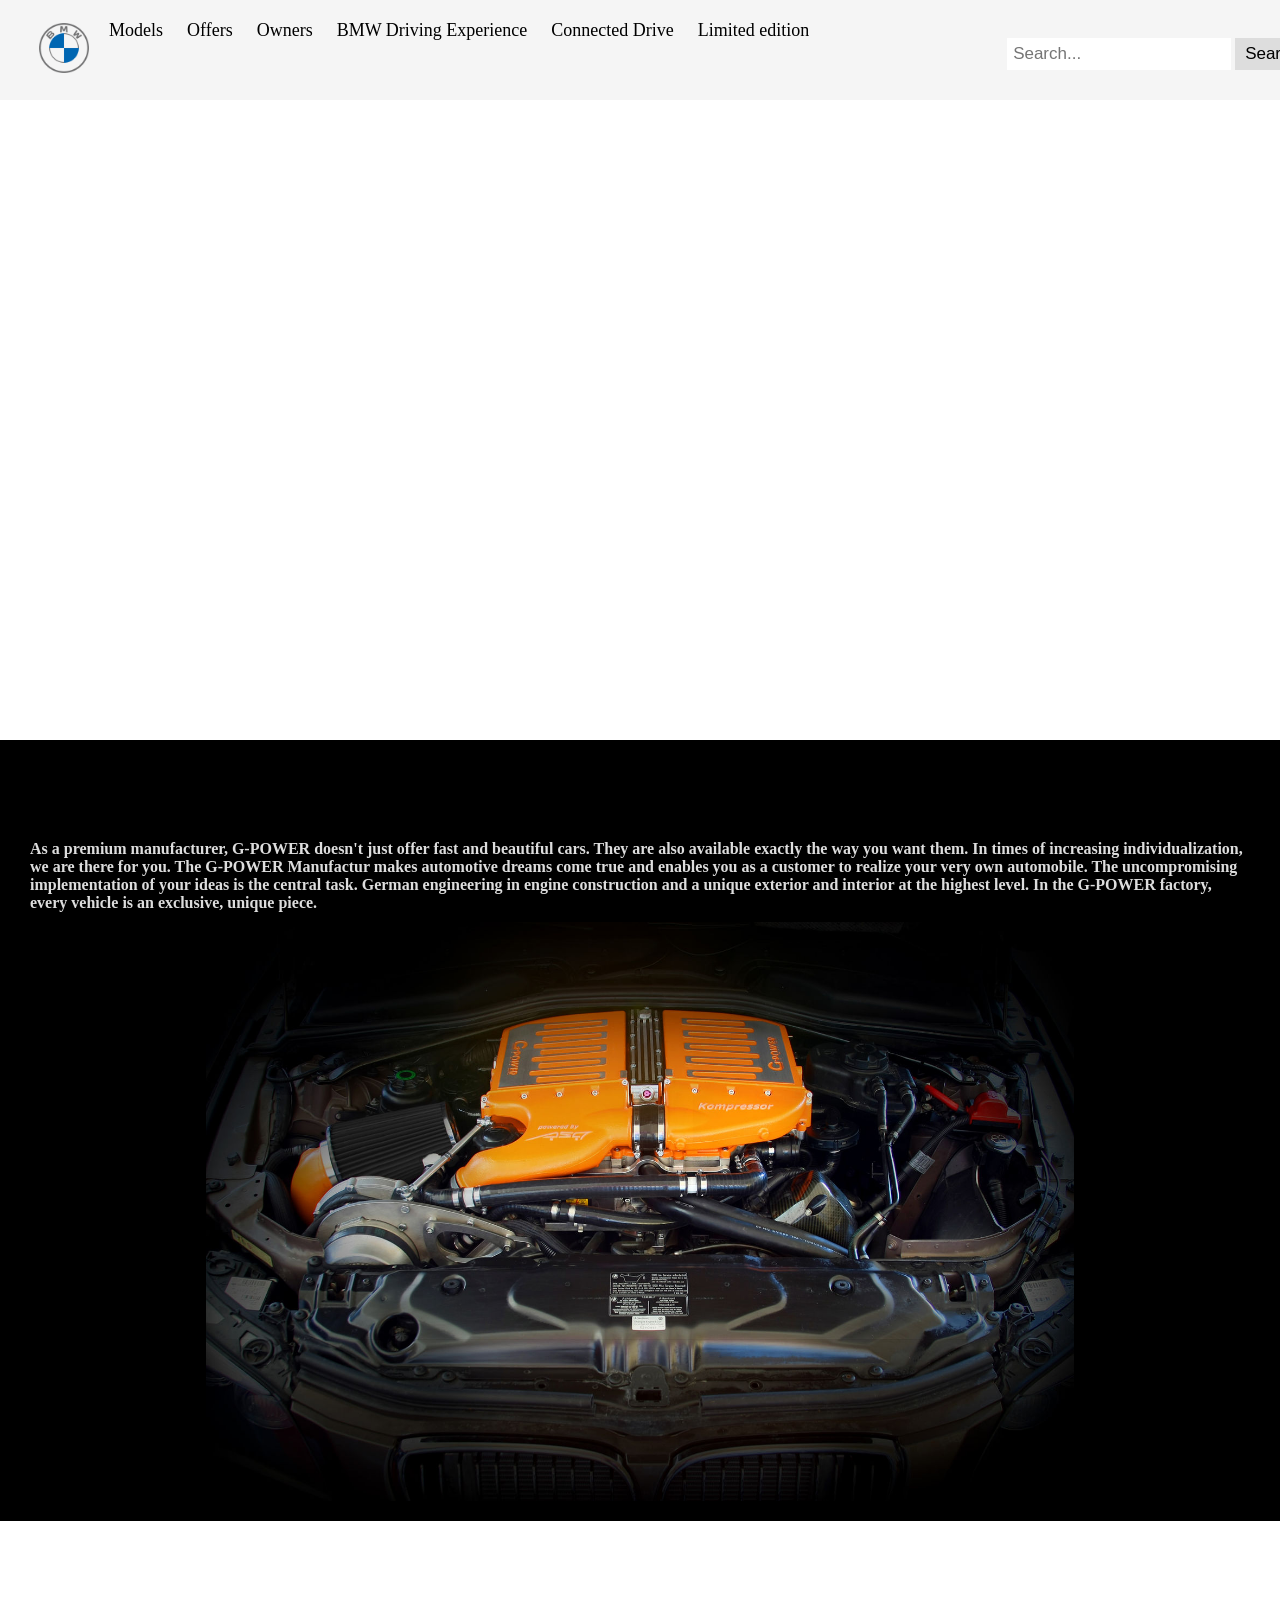
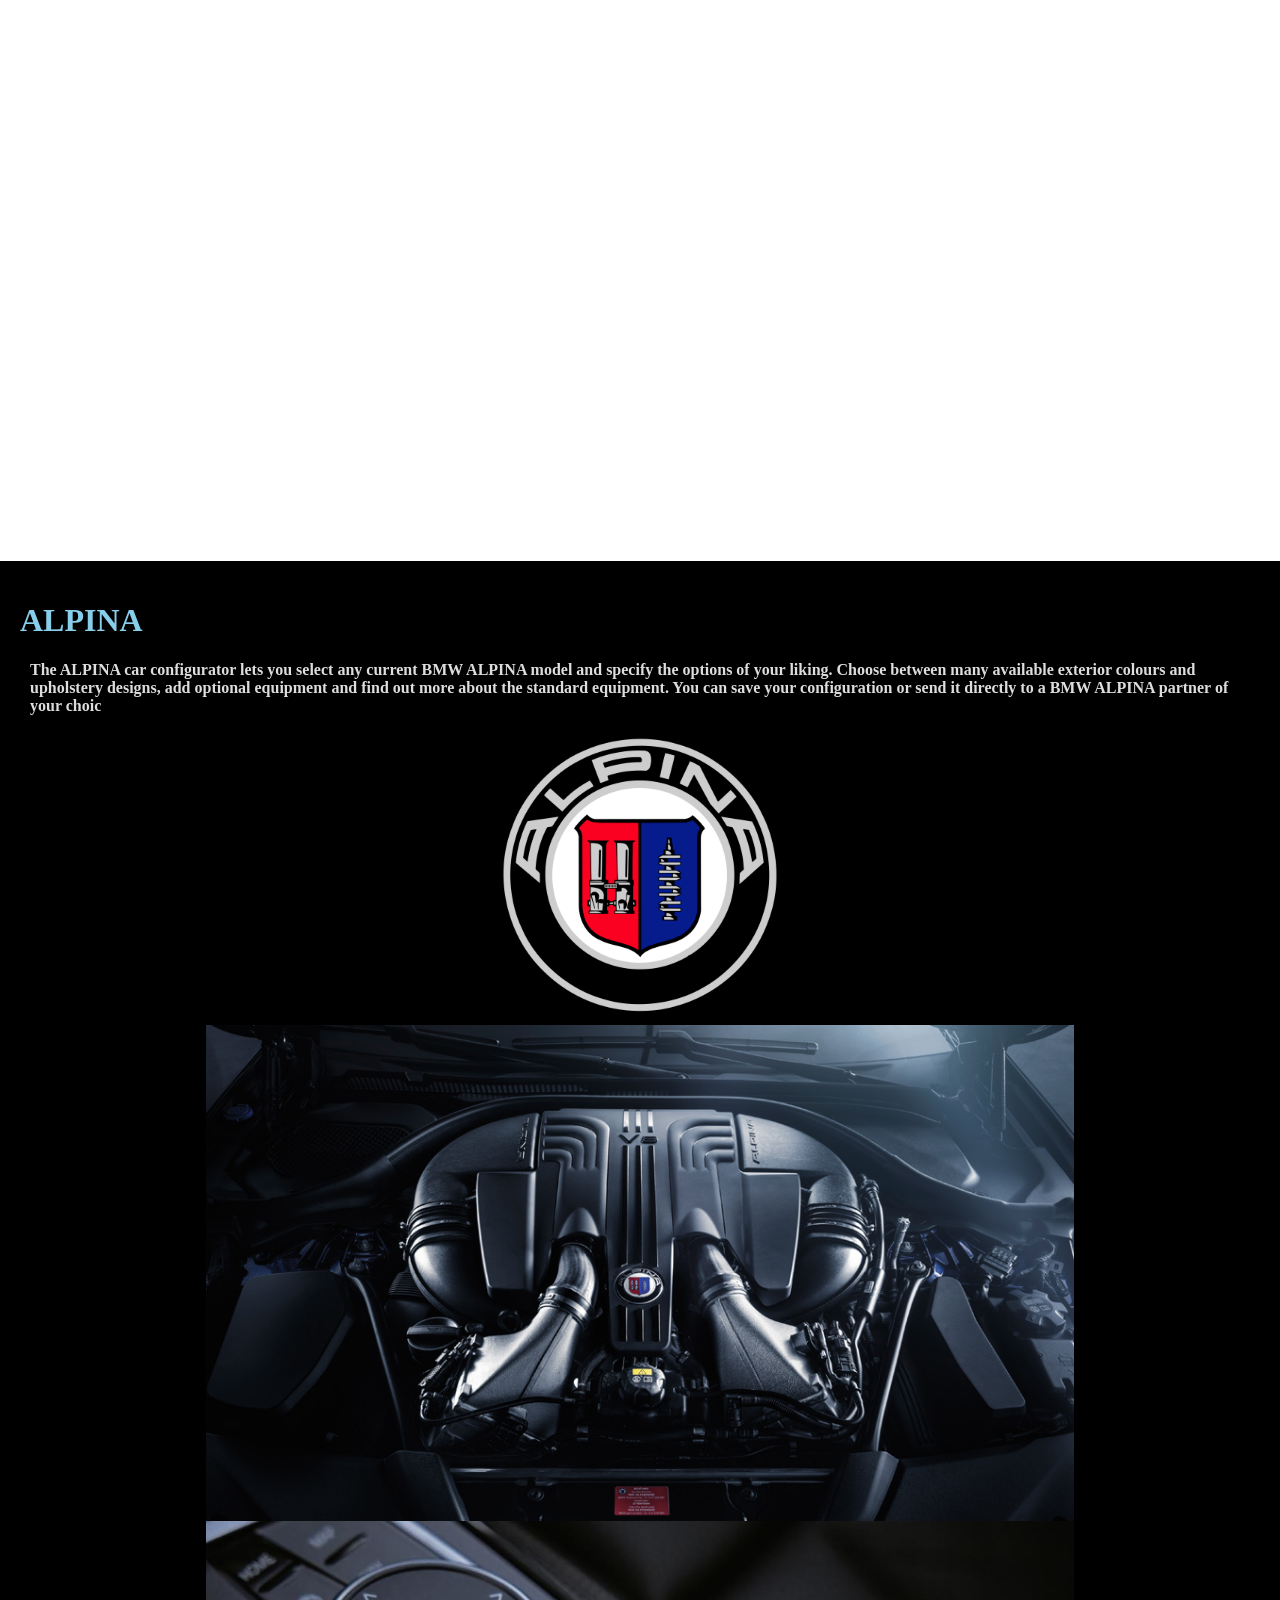
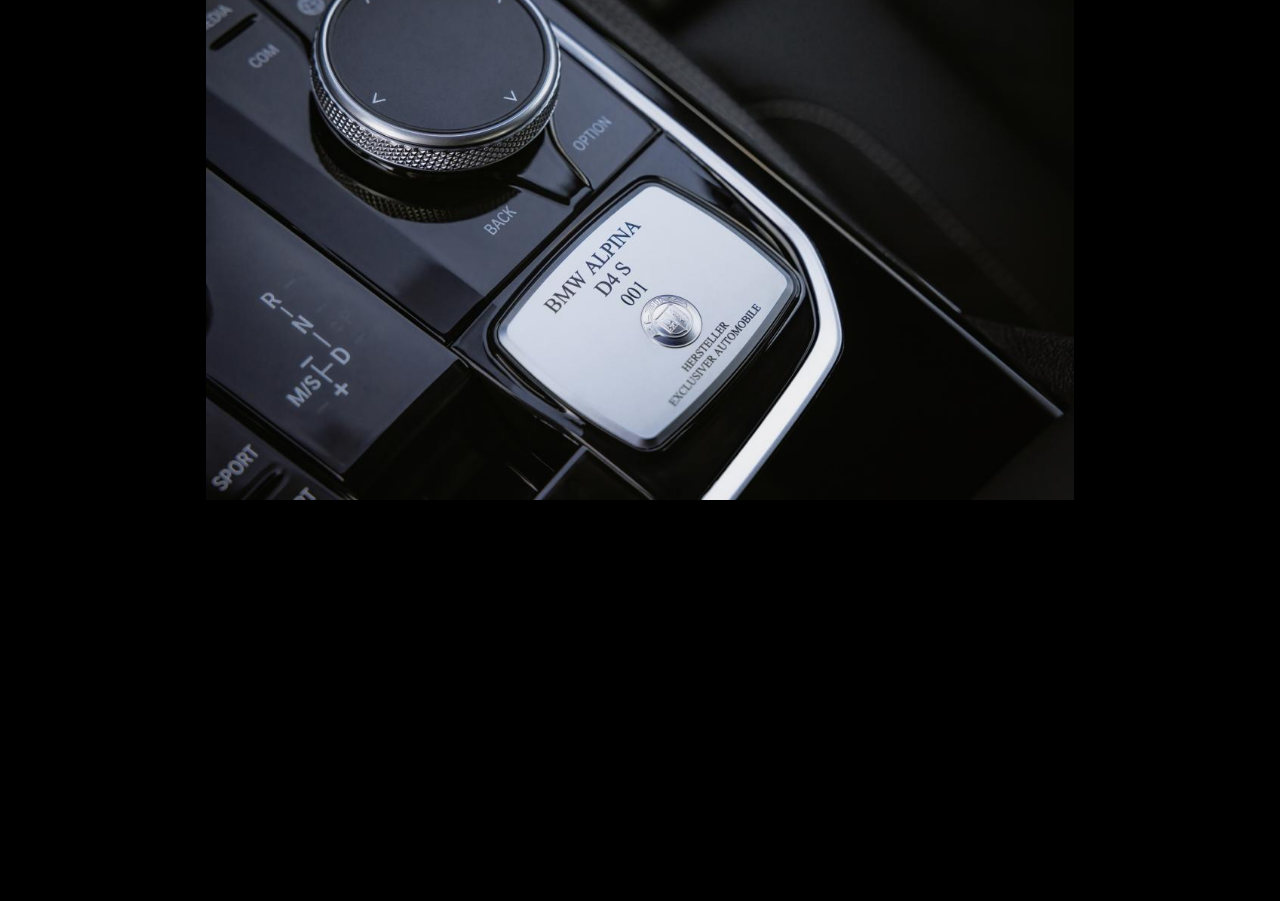
==== public/index.html @ e702df91 "main" ====
<!DOCTYPE html>
<html>
<head>
    <meta charset='utf-8'>
    <meta http-equiv='X-UA-Compatible' content='IE=edge'>
    <title>Page Title</title>
    <meta name='viewport' content='width=device-width, initial-scale=1'>
    <style>
        body {
            margin: 0;
            padding: 0;
            overflow: auto; /* Prevents scrollbars due to video size */
        }

        /* Video container */
        #video-container {
            position: fixed;
            top: 0;
            left: 0;
            width: 100%;
            height: 100%;
            overflow: hidden;
            z-index: -1; /* Ensure the video is behind other content */
        }

        /* Styling for video element */
        video {
            min-width: 100%;
            min-height: 100%;
            width: auto;
            height: auto;
            position: absolute;
            top: 50%;
            left: 50%;
            transform: translate(-50%, -50%);
            z-index: -1; /* Ensure the video is behind other content */
        }

        /* Navbar styling */
        .navbar {
            text-decoration: none;
            background-color: whitesmoke;
            height: 100px;
            width: 100%;
            display:flex;
            align-items: center;
            padding: 0 29px;
            z-index: 1; /* Ensure the navbar is in front of the video */
        }

        .navbar a {
            color: black;
            text-decoration: none;
            padding: 10px;
            font-size: 18px;
        }

        .navbar a:hover {
            background-color: black;
            
            opacity: 0.7;
        }

        .navbar a img {
            width: 50px;
        }
        .navbar:hover {
            background-color: black;
            opacity: 0.7;
            color: white;
        }
        .navbar:hover a {
            color: white;
        }
        .navbar a {
            color: black;
            text-decoration: none;
            padding: 10px;
            font-size: 18px;
            transition: all 0.3s ease; /* Smooth transition for underline */
            position: relative; /* Required for absolute positioning of the underline */
        }

        .navbar a:hover {
            color: white;
        }

        .navbar a:hover::after {
            content: '';
            position: absolute;
            left: 0;
            bottom: -3px; /* Adjust as needed to position the underline */
            width: 100%;
            height: 3px; /* Adjust as needed to change the thickness of the underline */
            background-color: rgb(57, 174, 220); /* Change to your desired color */
            z-index: 2; /* Ensure the underline is above the navbar background */
        }

        .first-box{
            background-color: antiquewhite;
            margin-left: auto;
            width: 50%;
        }
        .second-box{
            background-color: azure;
            margin-right: auto;
            width: 50%;

        }
         .search-container {
            float: right;
            position: relative;
            top: -11px;
            margin-left: 290px;
            
        }

        .search-container input[type=text] {
            padding: 6px;
            margin-top: 8px;
            font-size: 17px;
            border: none;
        }

        .search-container button {
            padding: 6px 10px;
            margin-top: 8px;
            background: #ddd;
            font-size: 17px;
            border: none;
            cursor: pointer;
        }
        .image-container {
        float: right;
        padding: 20px;
        margin-top: 50%; /* Align to bottom of the video */
        background-color: black;
        width: auto;
        height: auto;
        display: flex;
        flex-direction: column;
        align-items: center;
    }
    
    /* Individual image styling */
    .image-container img {
        float: left;
        width: 70%; /* Adjust as needed */
        height: auto;
        flex-wrap: wrap;

    }

/* Paragraph styling */
.image-container p {
    width: 50%; /* Adjust as needed */
    margin-left: 20px; /* Add spacing between image and paragraph */
}
        
    </style>
</head>
<body>

  <!-- Video Background -->
<div id="video-container">
    <video id="video" src="bmw.mp4" autoplay muted loop style="opacity: 0.8;">
        <source src="bmw.mp4" type="video/mp4">
        <source src="bmw.ogg" type="video/ogg">
        Your browser does not support the video tag.
    </video>
    <!-- BMW Opening Sentence -->
    <h1 style="color: white; position: absolute; top: 40%; left: 50%; transform: translateX(-50%); text-align: center; z-index: 1; font-family: 'Times New Roman', Times, serif;font-size: 50px;">
        Experience the Ultimate Driving Machine
    </h1>
</div>


    <!-- Navbar -->
    <div class="navbar">
        <!-- BMW Logo -->
        <a href="#"><img src="logo.png" alt="BMW Logo" ></a>
        <div class="menu">
        <!-- Navigation Links -->
        <a href="models.html">Models</a>
        <!-- <a href="Home.html">View Stock</a> -->
        <a href="Home.html">Offers</a>
        <a href="Home.html">Owners</a>
        <a href="Home.html">BMW Driving Experience</a>
        <a href="Home.html">Connected Drive</a>
        <!-- <a href="Home.html">More Tools</a> -->
        <a href="Limited_edition.html">Limited edition</a>
        <div class="search-container">
            <form action="/search" method="GET">
                <input type="text" placeholder="Search..." name="search">
                <button type="submit">Search</button>
            </form>
        </div>
    </div>
    </div>
    <div class="image-container"  style="justify-content: space-around;">
        <div>
            <h1><span>G-Power</span></h1>
            <h4 style="flex-direction: row;color: #ddd;margin: 10px;">As a premium manufacturer,<span> G-POWER</span> doesn't just offer fast and beautiful cars. They are also available exactly the way you want them. In times of increasing individualization, we are there for you. The <span> G-POWER</span> Manufactur makes automotive dreams come true and enables you as a customer to realize your very own automobile. The uncompromising implementation of your ideas is the central task. German engineering in engine construction and a unique exterior and interior at the highest level. In the <span>G-POWER</span> factory, every vehicle is an exclusive, unique piece.</h4>
        </div>

        
        <img src="steering-gpower.jpg" alt="">
        <img src="engine-G-Power-4.jpg" alt="">
    
    </div>
    <div class="image-container"  style="justify-content: space-around;">
        <div>
            <h1 style="color: skyblue;">ALPINA</h1>
            <h4 style="flex-direction: row;color: #ddd;margin: 10px;">The ALPINA car configurator lets you select any current BMW ALPINA model and specify the options of your liking. Choose between many available exterior colours and upholstery designs, add optional equipment and find out more about the standard equipment. You can save your configuration or send it directly to a BMW ALPINA partner of your choic</h4>
        </div>

        <img src="Alpina_logo.svg.png" alt="" style="width: 300px;">
        <img src="engine1-ALPINA.jpeg" alt="">
        <img src="gear-alpiina.jpg" alt="">


        <div class="footer">
            <div class="contact-info" >
                <h3>Contact Us</h3>
                <p style="text-align: center;">Email: bmw@gmail.com</p>
                <p>Phone: +1234567890</p>
                <p>Address: 123 Main Street, City, Country</p>
            </div>
            <div class="limited-edition">
                <h3>About Limited Edition Alpina and G-Power BMW</h3>
                <p>The limited edition Alpina and G-Power BMW models represent the pinnacle of performance, luxury, and exclusivity. Crafted with precision engineering and bespoke design, these models offer a unique driving experience that combines exhilarating performance with unparalleled comfort.</p>
                <p>Each limited edition model is meticulously crafted to embody the heritage and innovation of the BMW brand, pushing the boundaries of automotive excellence. With limited production runs, these models are coveted by enthusiasts and collectors alike, making them a true symbol of automotive excellence.</p>
            </div>
        </div>
    
    </div>
<script>
    document.addEventListener("DOMContentLoaded", function() {
  const video = document.getElementById("video");
  video.play();
});
</script>
</body>
</html>
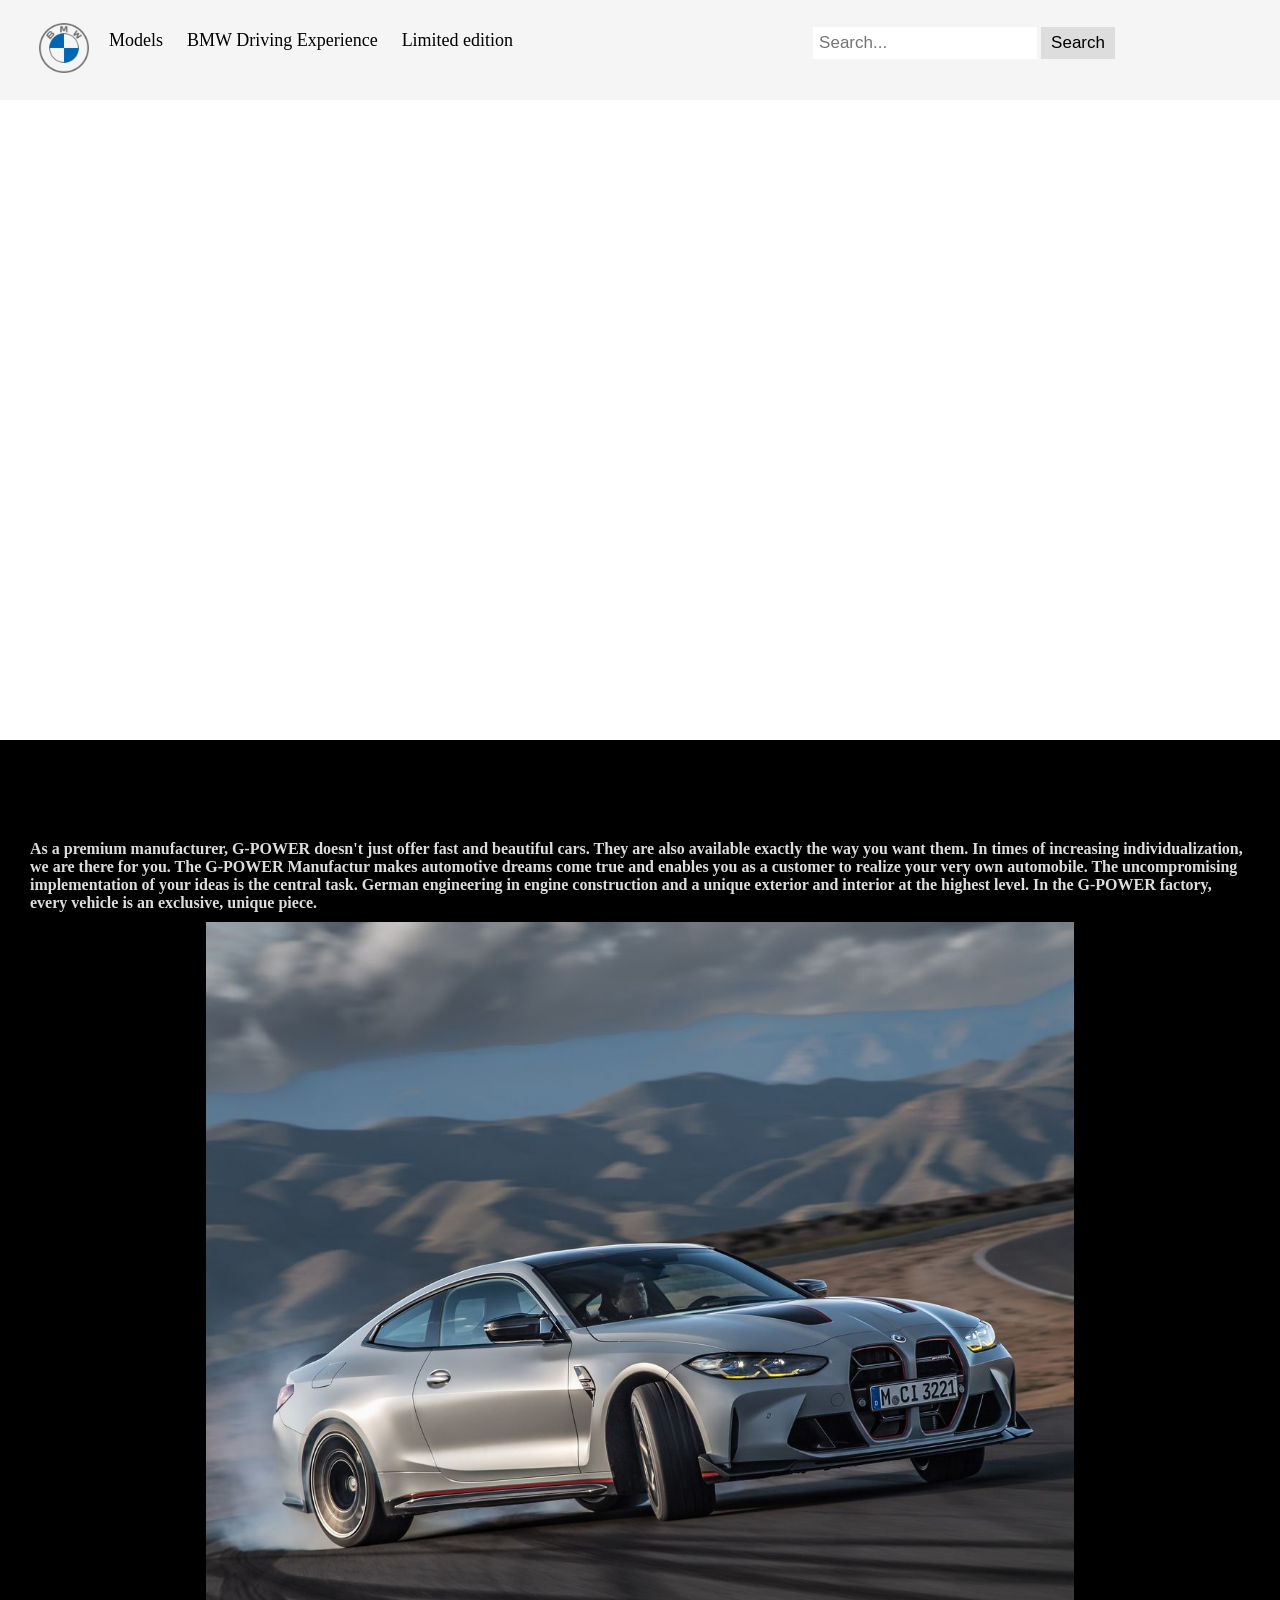
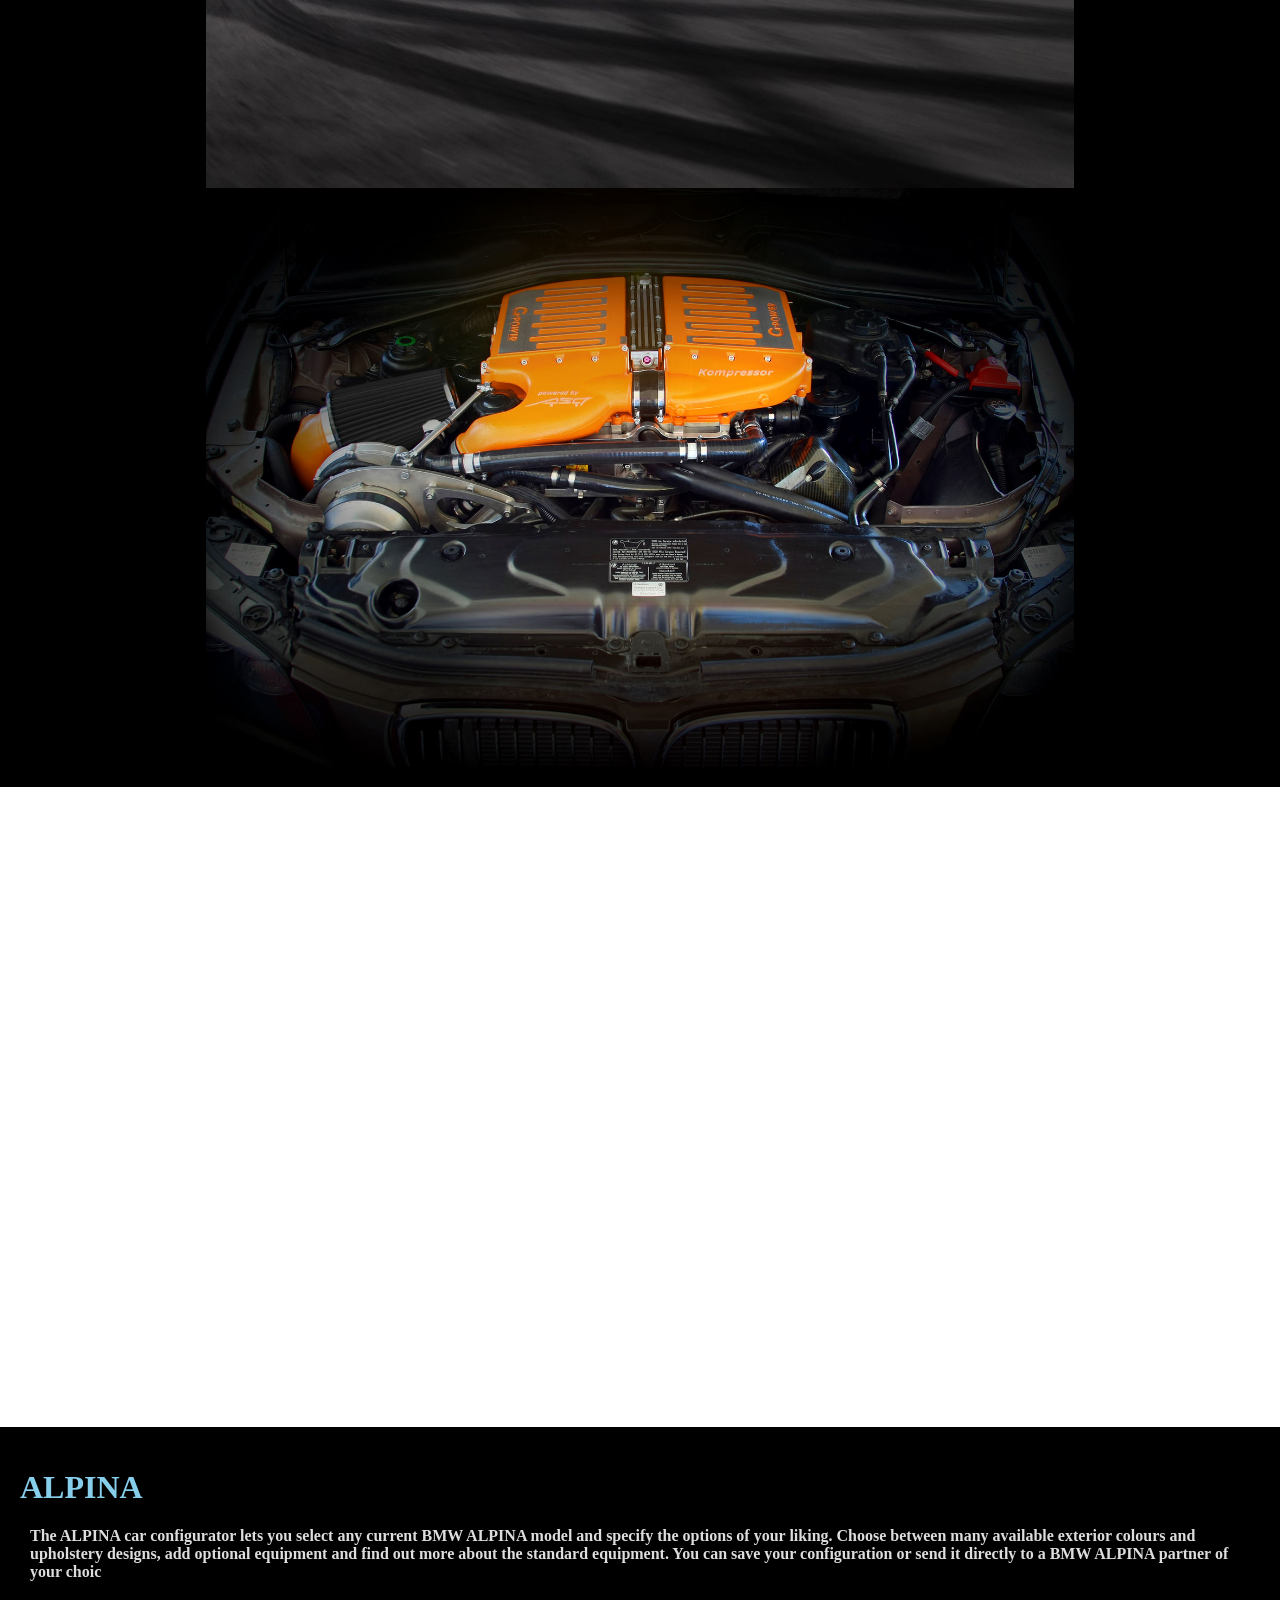
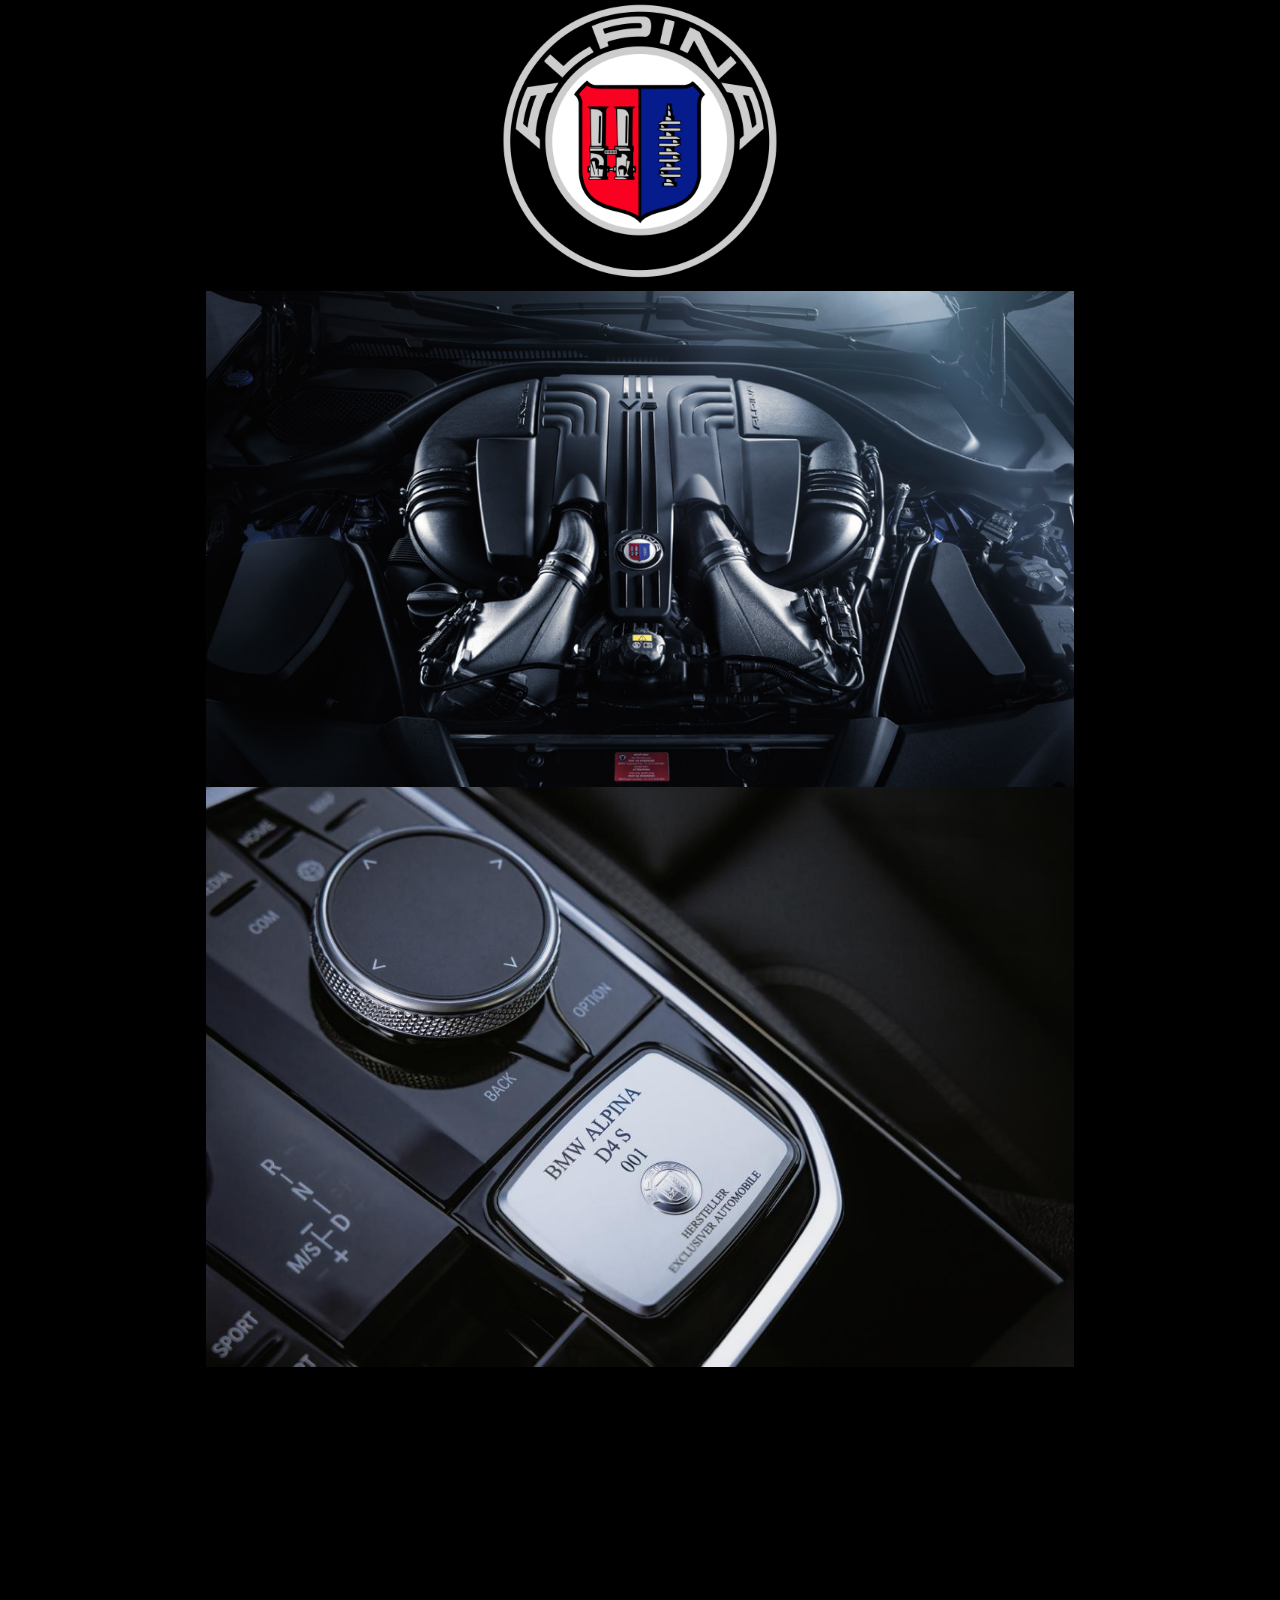
==== commit 210926ea: "Add README, GitHub Pages deployment workflow, and fix navigation links" ====
--- a/public/index.html
+++ b/public/index.html
@@ -178,16 +178,12 @@
     <!-- Navbar -->
     <div class="navbar">
         <!-- BMW Logo -->
-        <a href="#"><img src="logo.png" alt="BMW Logo" ></a>
+        <a href="index.html"><img src="logo.png" alt="BMW Logo" ></a>
         <div class="menu">
         <!-- Navigation Links -->
         <a href="models.html">Models</a>
         <!-- <a href="Home.html">View Stock</a> -->
-        <a href="Home.html">Offers</a>
-        <a href="Home.html">Owners</a>
-        <a href="Home.html">BMW Driving Experience</a>
-        <a href="Home.html">Connected Drive</a>
-        <!-- <a href="Home.html">More Tools</a> -->
+        <a href="driving experiene.html">BMW Driving Experience</a>
         <a href="Limited_edition.html">Limited edition</a>
         <div class="search-container">
             <form action="/search" method="GET">
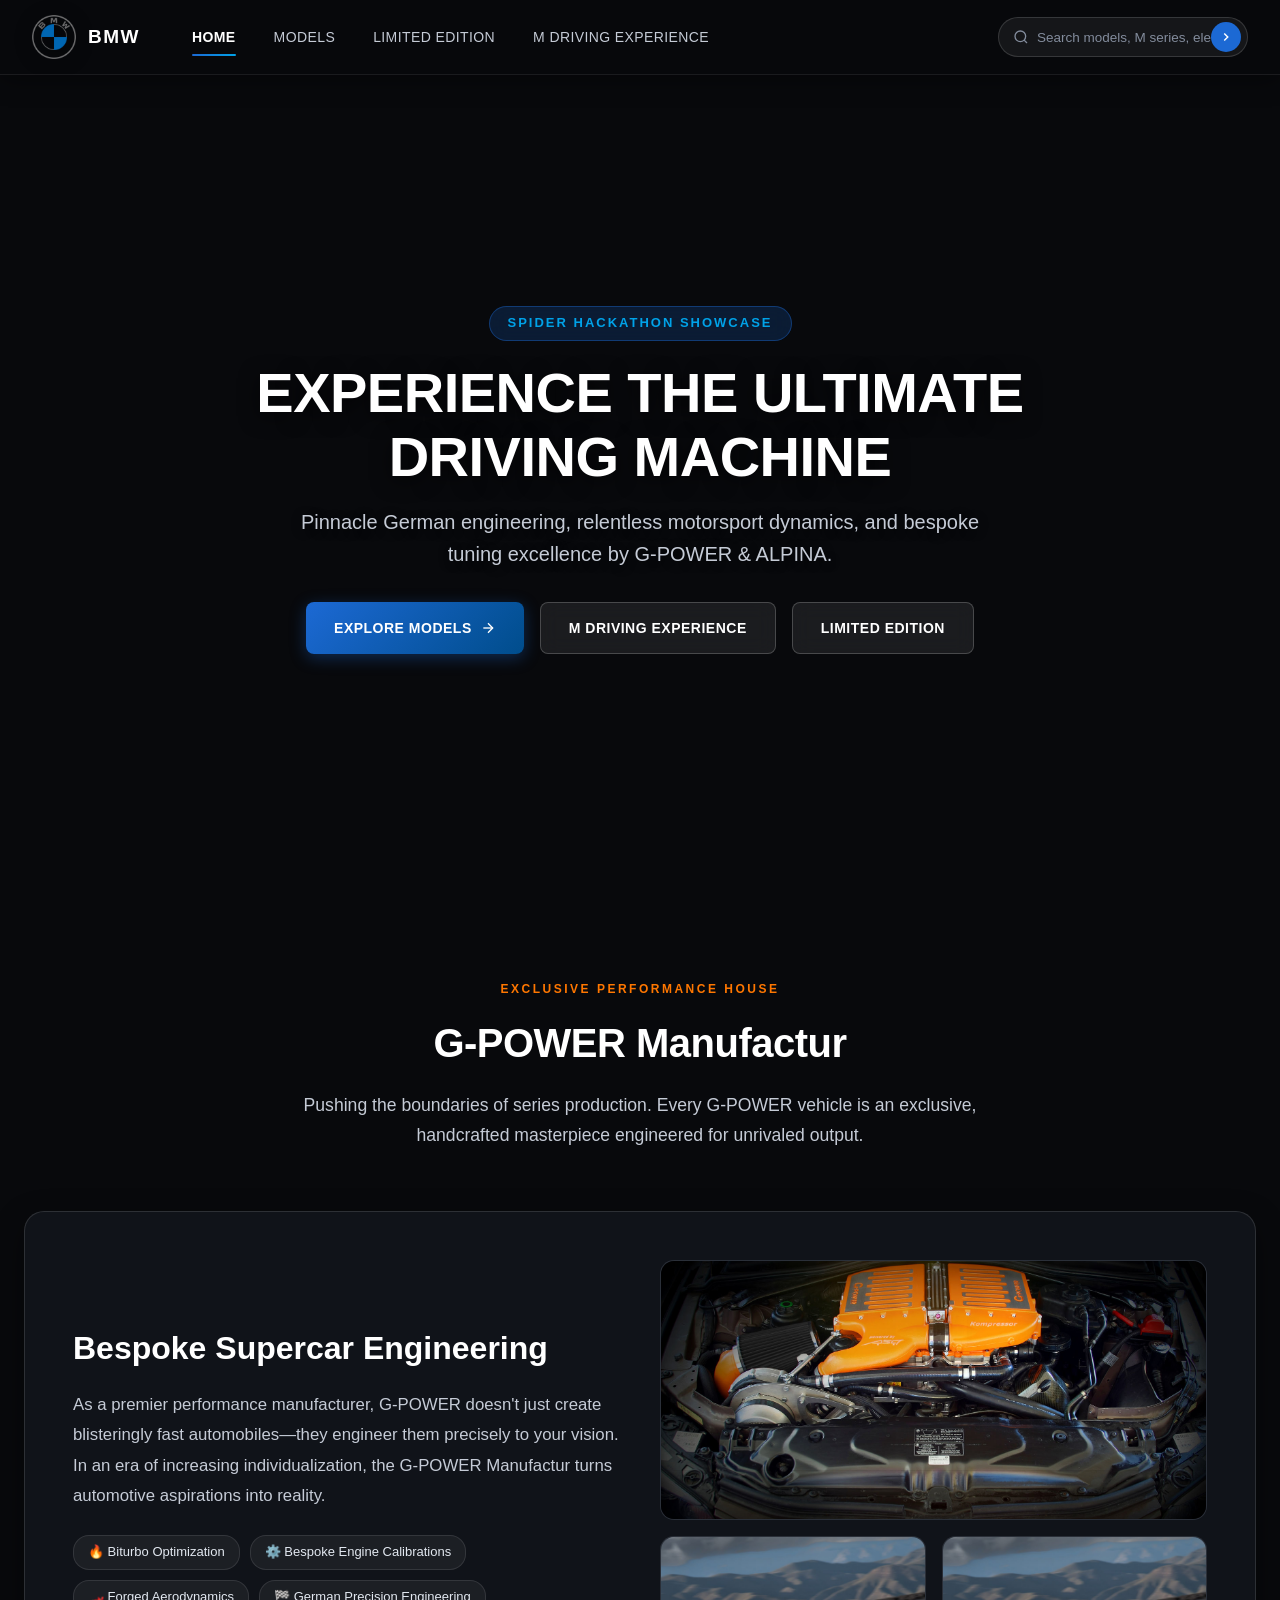
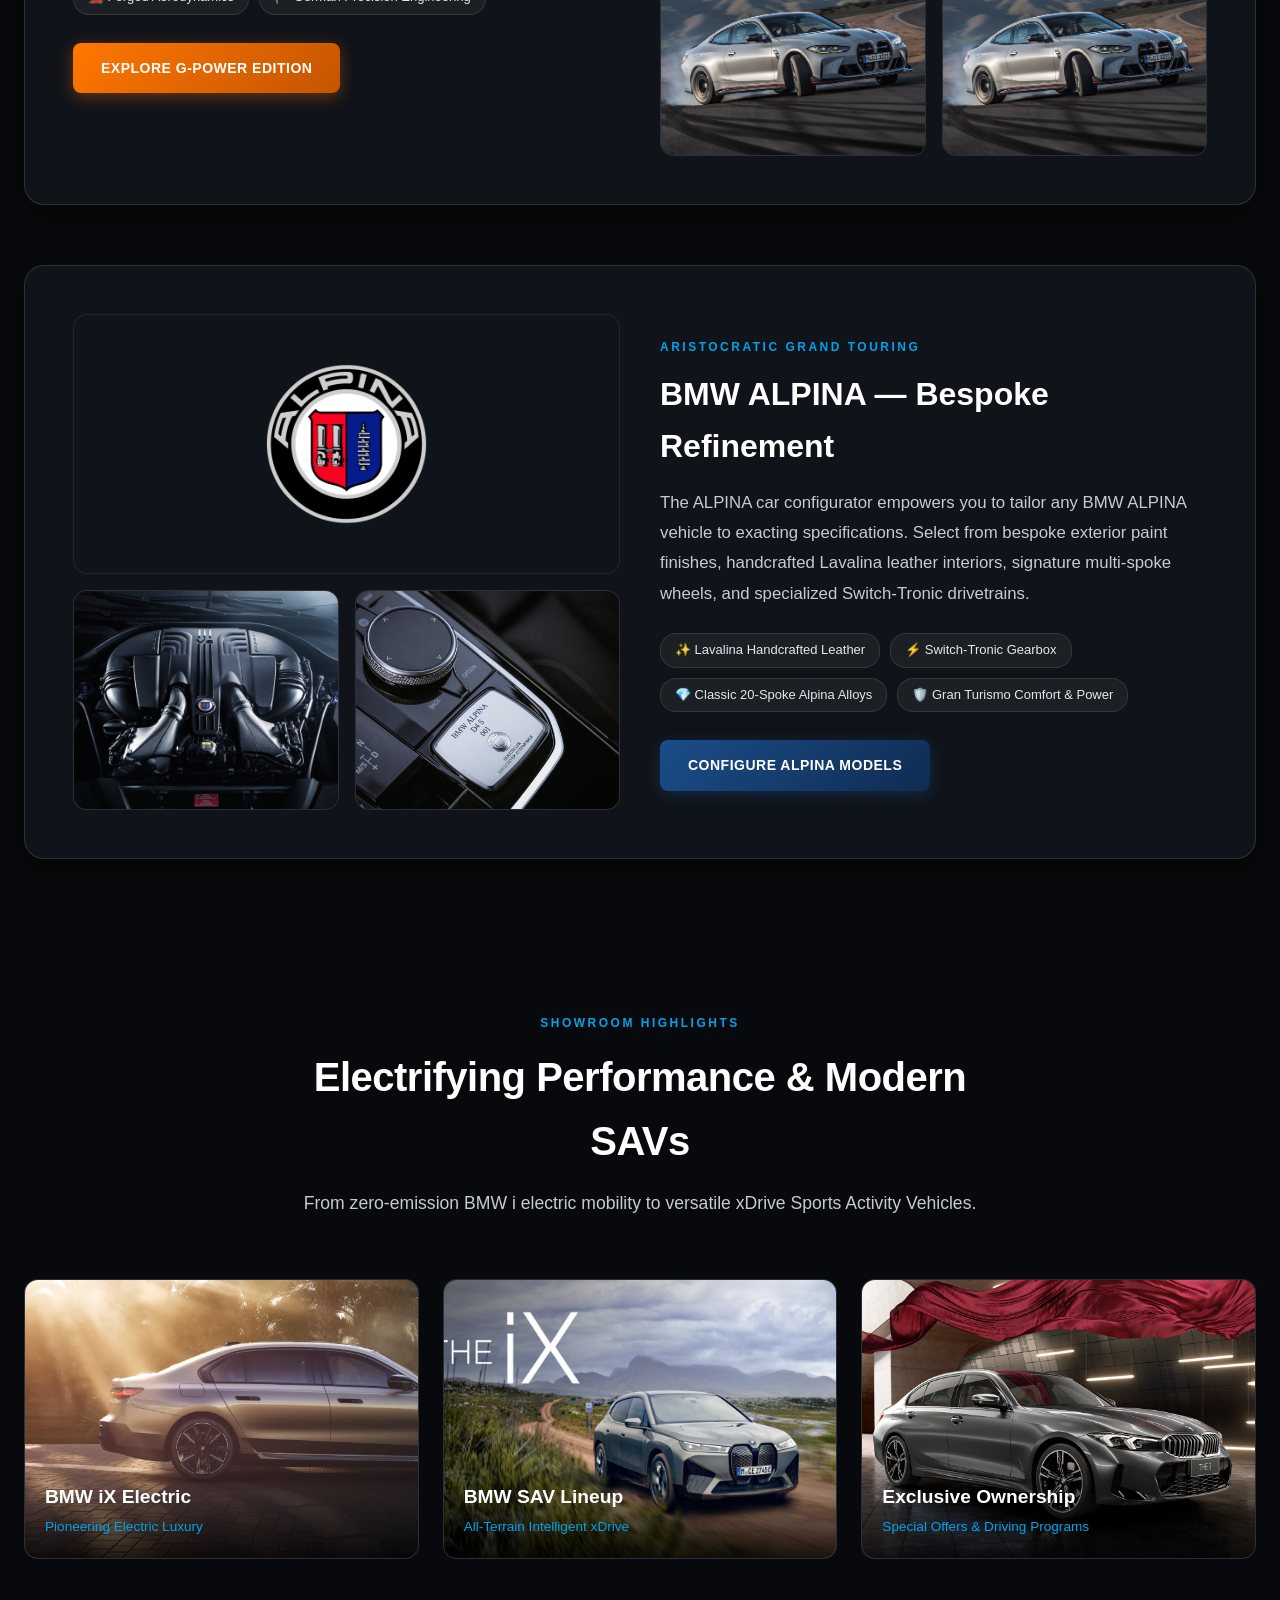
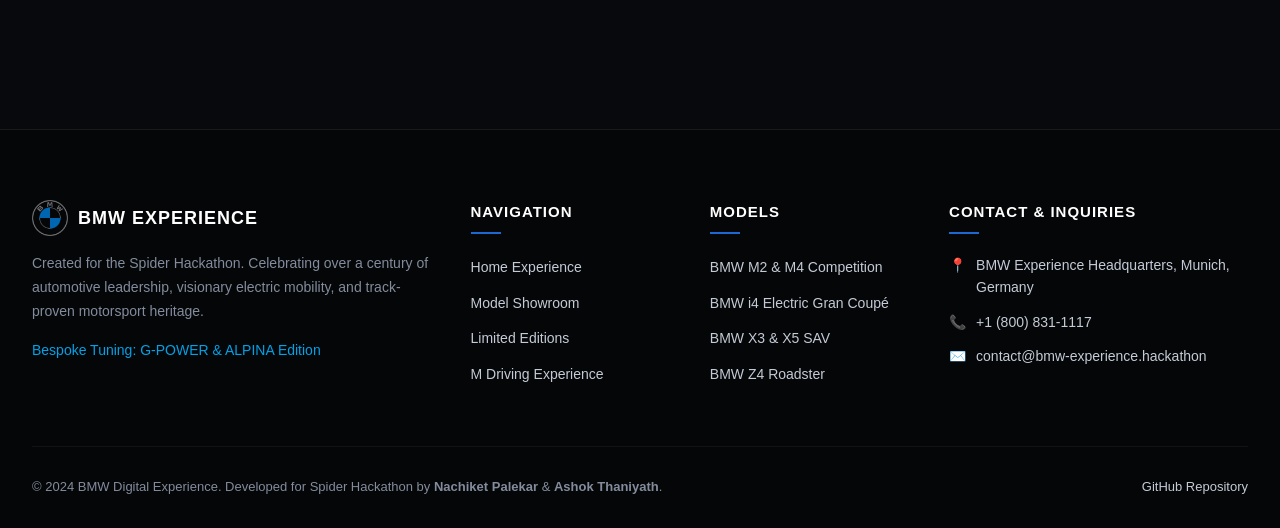
==== commit a6f762a6: "Elevate UI/UX design: right-align search bar, responsive grid showroom, and unified luxury theme" ====
--- a/public/index.html
+++ b/public/index.html
@@ -1,240 +1,241 @@
 <!DOCTYPE html>
-<html>
+<html lang="en">
 <head>
-    <meta charset='utf-8'>
-    <meta http-equiv='X-UA-Compatible' content='IE=edge'>
-    <title>Page Title</title>
-    <meta name='viewport' content='width=device-width, initial-scale=1'>
-    <style>
-        body {
-            margin: 0;
-            padding: 0;
-            overflow: auto; /* Prevents scrollbars due to video size */
-        }
-
-        /* Video container */
-        #video-container {
-            position: fixed;
-            top: 0;
-            left: 0;
-            width: 100%;
-            height: 100%;
-            overflow: hidden;
-            z-index: -1; /* Ensure the video is behind other content */
-        }
-
-        /* Styling for video element */
-        video {
-            min-width: 100%;
-            min-height: 100%;
-            width: auto;
-            height: auto;
-            position: absolute;
-            top: 50%;
-            left: 50%;
-            transform: translate(-50%, -50%);
-            z-index: -1; /* Ensure the video is behind other content */
-        }
-
-        /* Navbar styling */
-        .navbar {
-            text-decoration: none;
-            background-color: whitesmoke;
-            height: 100px;
-            width: 100%;
-            display:flex;
-            align-items: center;
-            padding: 0 29px;
-            z-index: 1; /* Ensure the navbar is in front of the video */
-        }
-
-        .navbar a {
-            color: black;
-            text-decoration: none;
-            padding: 10px;
-            font-size: 18px;
-        }
-
-        .navbar a:hover {
-            background-color: black;
-            
-            opacity: 0.7;
-        }
-
-        .navbar a img {
-            width: 50px;
-        }
-        .navbar:hover {
-            background-color: black;
-            opacity: 0.7;
-            color: white;
-        }
-        .navbar:hover a {
-            color: white;
-        }
-        .navbar a {
-            color: black;
-            text-decoration: none;
-            padding: 10px;
-            font-size: 18px;
-            transition: all 0.3s ease; /* Smooth transition for underline */
-            position: relative; /* Required for absolute positioning of the underline */
-        }
-
-        .navbar a:hover {
-            color: white;
-        }
-
-        .navbar a:hover::after {
-            content: '';
-            position: absolute;
-            left: 0;
-            bottom: -3px; /* Adjust as needed to position the underline */
-            width: 100%;
-            height: 3px; /* Adjust as needed to change the thickness of the underline */
-            background-color: rgb(57, 174, 220); /* Change to your desired color */
-            z-index: 2; /* Ensure the underline is above the navbar background */
-        }
-
-        .first-box{
-            background-color: antiquewhite;
-            margin-left: auto;
-            width: 50%;
-        }
-        .second-box{
-            background-color: azure;
-            margin-right: auto;
-            width: 50%;
-
-        }
-         .search-container {
-            float: right;
-            position: relative;
-            top: -11px;
-            margin-left: 290px;
-            
-        }
-
-        .search-container input[type=text] {
-            padding: 6px;
-            margin-top: 8px;
-            font-size: 17px;
-            border: none;
-        }
-
-        .search-container button {
-            padding: 6px 10px;
-            margin-top: 8px;
-            background: #ddd;
-            font-size: 17px;
-            border: none;
-            cursor: pointer;
-        }
-        .image-container {
-        float: right;
-        padding: 20px;
-        margin-top: 50%; /* Align to bottom of the video */
-        background-color: black;
-        width: auto;
-        height: auto;
-        display: flex;
-        flex-direction: column;
-        align-items: center;
-    }
-    
-    /* Individual image styling */
-    .image-container img {
-        float: left;
-        width: 70%; /* Adjust as needed */
-        height: auto;
-        flex-wrap: wrap;
-
-    }
-
-/* Paragraph styling */
-.image-container p {
-    width: 50%; /* Adjust as needed */
-    margin-left: 20px; /* Add spacing between image and paragraph */
-}
-        
-    </style>
+    <meta charset="UTF-8">
+    <meta name="viewport" content="width=device-width, initial-scale=1.0">
+    <title>BMW Experience Portal | Spider Hackathon</title>
+    <link rel="shortcut icon" href="logo.png" type="image/png">
+    <link rel="stylesheet" href="styles.css">
 </head>
 <body>
 
-  <!-- Video Background -->
-<div id="video-container">
-    <video id="video" src="bmw.mp4" autoplay muted loop style="opacity: 0.8;">
-        <source src="bmw.mp4" type="video/mp4">
-        <source src="bmw.ogg" type="video/ogg">
-        Your browser does not support the video tag.
-    </video>
-    <!-- BMW Opening Sentence -->
-    <h1 style="color: white; position: absolute; top: 40%; left: 50%; transform: translateX(-50%); text-align: center; z-index: 1; font-family: 'Times New Roman', Times, serif;font-size: 50px;">
-        Experience the Ultimate Driving Machine
-    </h1>
-</div>
-
-
-    <!-- Navbar -->
-    <div class="navbar">
-        <!-- BMW Logo -->
-        <a href="index.html"><img src="logo.png" alt="BMW Logo" ></a>
-        <div class="menu">
-        <!-- Navigation Links -->
-        <a href="models.html">Models</a>
-        <!-- <a href="Home.html">View Stock</a> -->
-        <a href="driving experiene.html">BMW Driving Experience</a>
-        <a href="Limited_edition.html">Limited edition</a>
-        <div class="search-container">
-            <form action="/search" method="GET">
-                <input type="text" placeholder="Search..." name="search">
-                <button type="submit">Search</button>
-            </form>
-        </div>
-    </div>
-    </div>
-    <div class="image-container"  style="justify-content: space-around;">
-        <div>
-            <h1><span>G-Power</span></h1>
-            <h4 style="flex-direction: row;color: #ddd;margin: 10px;">As a premium manufacturer,<span> G-POWER</span> doesn't just offer fast and beautiful cars. They are also available exactly the way you want them. In times of increasing individualization, we are there for you. The <span> G-POWER</span> Manufactur makes automotive dreams come true and enables you as a customer to realize your very own automobile. The uncompromising implementation of your ideas is the central task. German engineering in engine construction and a unique exterior and interior at the highest level. In the <span>G-POWER</span> factory, every vehicle is an exclusive, unique piece.</h4>
-        </div>
-
-        
-        <img src="steering-gpower.jpg" alt="">
-        <img src="engine-G-Power-4.jpg" alt="">
-    
-    </div>
-    <div class="image-container"  style="justify-content: space-around;">
-        <div>
-            <h1 style="color: skyblue;">ALPINA</h1>
-            <h4 style="flex-direction: row;color: #ddd;margin: 10px;">The ALPINA car configurator lets you select any current BMW ALPINA model and specify the options of your liking. Choose between many available exterior colours and upholstery designs, add optional equipment and find out more about the standard equipment. You can save your configuration or send it directly to a BMW ALPINA partner of your choic</h4>
-        </div>
-
-        <img src="Alpina_logo.svg.png" alt="" style="width: 300px;">
-        <img src="engine1-ALPINA.jpeg" alt="">
-        <img src="gear-alpiina.jpg" alt="">
-
-
-        <div class="footer">
-            <div class="contact-info" >
-                <h3>Contact Us</h3>
-                <p style="text-align: center;">Email: bmw@gmail.com</p>
-                <p>Phone: +1234567890</p>
-                <p>Address: 123 Main Street, City, Country</p>
-            </div>
-            <div class="limited-edition">
-                <h3>About Limited Edition Alpina and G-Power BMW</h3>
-                <p>The limited edition Alpina and G-Power BMW models represent the pinnacle of performance, luxury, and exclusivity. Crafted with precision engineering and bespoke design, these models offer a unique driving experience that combines exhilarating performance with unparalleled comfort.</p>
-                <p>Each limited edition model is meticulously crafted to embody the heritage and innovation of the BMW brand, pushing the boundaries of automotive excellence. With limited production runs, these models are coveted by enthusiasts and collectors alike, making them a true symbol of automotive excellence.</p>
-            </div>
-        </div>
-    
-    </div>
-<script>
-    document.addEventListener("DOMContentLoaded", function() {
-  const video = document.getElementById("video");
-  video.play();
-});
-</script>
+    <!-- STICKY GLASSMORPHISM NAVBAR (Right-Aligned Search Bar) -->
+    <header class="navbar-wrapper">
+        <nav class="navbar">
+            <div class="nav-left">
+                <a href="index.html" class="nav-brand">
+                    <img src="logo.png" alt="BMW Logo">
+                    <span>BMW</span>
+                </a>
+                <div class="nav-links">
+                    <a href="index.html" class="nav-link active">Home</a>
+                    <a href="models.html" class="nav-link">Models</a>
+                    <a href="Limited_edition.html" class="nav-link">Limited Edition</a>
+                    <a href="driving experiene.html" class="nav-link">M Driving Experience</a>
+                </div>
+            </div>
+
+            <!-- SEARCH BAR: PUSHED TO THE FAR RIGHT -->
+            <div class="search-container">
+                <form class="search-form" id="searchForm" action="models.html" method="GET">
+                    <svg class="search-icon" viewBox="0 0 24 24" width="16" height="16" fill="none" stroke="currentColor" stroke-width="2">
+                        <circle cx="11" cy="11" r="8"></circle>
+                        <line x1="21" y1="21" x2="16.65" y2="16.65"></line>
+                    </svg>
+                    <input type="text" placeholder="Search models, M series, electric..." name="search" id="searchInput" autocomplete="off">
+                    <button type="submit" aria-label="Search">
+                        <svg viewBox="0 0 24 24" width="14" height="14" fill="none" stroke="currentColor" stroke-width="2.5">
+                            <polyline points="9 18 15 12 9 6"></polyline>
+                        </svg>
+                    </button>
+                </form>
+            </div>
+        </nav>
+    </header>
+
+    <!-- CINEMATIC VIDEO HERO SECTION -->
+    <section class="hero-section">
+        <video class="hero-video" id="video" autoplay muted loop playsinline>
+            <source src="bmw.mp4" type="video/mp4">
+            Your browser does not support the video tag.
+        </video>
+        <div class="hero-overlay"></div>
+        <div class="hero-content">
+            <span class="hero-tag">Spider Hackathon Showcase</span>
+            <h1 class="hero-title">Experience The Ultimate Driving Machine</h1>
+            <p class="hero-subtitle">Pinnacle German engineering, relentless motorsport dynamics, and bespoke tuning excellence by G-POWER & ALPINA.</p>
+            <div class="hero-actions">
+                <a href="models.html" class="btn btn-primary">
+                    <span>Explore Models</span>
+                    <svg width="16" height="16" viewBox="0 0 24 24" fill="none" stroke="currentColor" stroke-width="2"><line x1="5" y1="12" x2="19" y2="12"></line><polyline points="12 5 19 12 12 19"></polyline></svg>
+                </a>
+                <a href="driving experiene.html" class="btn btn-secondary">M Driving Experience</a>
+                <a href="Limited_edition.html" class="btn btn-secondary">Limited Edition</a>
+            </div>
+        </div>
+    </section>
+
+    <!-- G-POWER TUNING HOUSE SHOWCASE -->
+    <section class="section">
+        <div class="section-header">
+            <span class="section-tag tag-gpower">Exclusive Performance House</span>
+            <h2 class="section-title">G-POWER Manufactur</h2>
+            <p class="section-desc">Pushing the boundaries of series production. Every G-POWER vehicle is an exclusive, handcrafted masterpiece engineered for unrivaled output.</p>
+        </div>
+
+        <div class="showcase-grid">
+            <div class="showcase-info">
+                <h3>Bespoke Supercar Engineering</h3>
+                <p>As a premier performance manufacturer, G-POWER doesn't just create blisteringly fast automobiles—they engineer them precisely to your vision. In an era of increasing individualization, the G-POWER Manufactur turns automotive aspirations into reality.</p>
+                
+                <div class="spec-chips">
+                    <span class="spec-chip">🔥 Biturbo Optimization</span>
+                    <span class="spec-chip">⚙️ Bespoke Engine Calibrations</span>
+                    <span class="spec-chip">🏎️ Forged Aerodynamics</span>
+                    <span class="spec-chip">🏁 German Precision Engineering</span>
+                </div>
+
+                <a href="Limited_edition.html" class="btn btn-primary" style="background: linear-gradient(135deg, #ff7700, #c45500); box-shadow: 0 4px 16px rgba(255, 119, 0, 0.35);">
+                    Explore G-POWER Edition
+                </a>
+            </div>
+
+            <div class="showcase-gallery">
+                <div class="gallery-card featured">
+                    <img src="engine-G-Power-4.jpg" alt="G-Power Engine Engineering">
+                </div>
+                <div class="gallery-card">
+                    <img src="steering-gpower.jpg" alt="G-Power Cockpit Craftsmanship">
+                </div>
+                <div class="gallery-card">
+                    <img src="img2.1.jpg" alt="G-Power Performance Detail">
+                </div>
+            </div>
+        </div>
+
+        <!-- ALPINA PERFORMANCE SHOWCASE -->
+        <div class="showcase-grid reverse">
+            <div class="showcase-info">
+                <span class="section-tag tag-alpina">Aristocratic Grand Touring</span>
+                <h3>BMW ALPINA — Bespoke Refinement</h3>
+                <p>The ALPINA car configurator empowers you to tailor any BMW ALPINA vehicle to exacting specifications. Select from bespoke exterior paint finishes, handcrafted Lavalina leather interiors, signature multi-spoke wheels, and specialized Switch-Tronic drivetrains.</p>
+
+                <div class="spec-chips">
+                    <span class="spec-chip">✨ Lavalina Handcrafted Leather</span>
+                    <span class="spec-chip">⚡ Switch-Tronic Gearbox</span>
+                    <span class="spec-chip">💎 Classic 20-Spoke Alpina Alloys</span>
+                    <span class="spec-chip">🛡️ Gran Turismo Comfort & Power</span>
+                </div>
+
+                <a href="Limited_edition.html" class="btn btn-primary" style="background: linear-gradient(135deg, #1b4d89, #0f2c52); box-shadow: 0 4px 16px rgba(27, 77, 137, 0.4);">
+                    Configure ALPINA Models
+                </a>
+            </div>
+
+            <div class="showcase-gallery">
+                <div class="gallery-card featured" style="background: #0f131a; display: flex; align-items: center; justify-content: center; padding: 20px;">
+                    <img src="Alpina_logo.svg.png" alt="ALPINA Crest" style="object-fit: contain; max-height: 80%;">
+                </div>
+                <div class="gallery-card">
+                    <img src="engine1-ALPINA.jpeg" alt="ALPINA Biturbo Powertrain">
+                </div>
+                <div class="gallery-card">
+                    <img src="gear-alpiina.jpg" alt="ALPINA Switch-Tronic Gearshift">
+                </div>
+            </div>
+        </div>
+    </section>
+
+    <!-- QUICK MODEL PREVIEW STRIP -->
+    <section class="section" style="padding-top: 0;">
+        <div class="section-header">
+            <span class="section-tag" style="color: var(--bmw-cyan);">Showroom Highlights</span>
+            <h2 class="section-title">Electrifying Performance & Modern SAVs</h2>
+            <p class="section-desc">From zero-emission BMW i electric mobility to versatile xDrive Sports Activity Vehicles.</p>
+        </div>
+
+        <div style="display: grid; grid-template-columns: repeat(auto-fit, minmax(320px, 1fr)); gap: 24px;">
+            <div class="gallery-card" style="height: 280px; position: relative;">
+                <img src="electric ix.webp" alt="Fully Electric BMW iX">
+                <div style="position: absolute; bottom: 0; left: 0; right: 0; padding: 20px; background: linear-gradient(180deg, transparent, rgba(0,0,0,0.85));">
+                    <h4 style="font-size: 1.2rem; color: #fff; margin-bottom: 4px;">BMW iX Electric</h4>
+                    <p style="font-size: 0.85rem; color: var(--bmw-cyan);">Pioneering Electric Luxury</p>
+                </div>
+            </div>
+            <div class="gallery-card" style="height: 280px; position: relative;">
+                <img src="ix.webp" alt="BMW SAV Series">
+                <div style="position: absolute; bottom: 0; left: 0; right: 0; padding: 20px; background: linear-gradient(180deg, transparent, rgba(0,0,0,0.85));">
+                    <h4 style="font-size: 1.2rem; color: #fff; margin-bottom: 4px;">BMW SAV Lineup</h4>
+                    <p style="font-size: 0.85rem; color: var(--bmw-cyan);">All-Terrain Intelligent xDrive</p>
+                </div>
+            </div>
+            <div class="gallery-card" style="height: 280px; position: relative;">
+                <img src="special offer.jpeg" alt="BMW Driving Special Offers">
+                <div style="position: absolute; bottom: 0; left: 0; right: 0; padding: 20px; background: linear-gradient(180deg, transparent, rgba(0,0,0,0.85));">
+                    <h4 style="font-size: 1.2rem; color: #fff; margin-bottom: 4px;">Exclusive Ownership</h4>
+                    <p style="font-size: 0.85rem; color: var(--bmw-cyan);">Special Offers & Driving Programs</p>
+                </div>
+            </div>
+        </div>
+    </section>
+
+    <!-- MODERN LUXURY FOOTER -->
+    <footer class="footer">
+        <div class="footer-inner">
+            <div class="footer-col">
+                <div style="display: flex; align-items: center; gap: 10px; margin-bottom: 16px;">
+                    <img src="logo.png" alt="BMW" style="width: 36px; height: 36px;">
+                    <h3 style="font-size: 18px; color: #fff; letter-spacing: 1px;">BMW EXPERIENCE</h3>
+                </div>
+                <p>Created for the Spider Hackathon. Celebrating over a century of automotive leadership, visionary electric mobility, and track-proven motorsport heritage.</p>
+                <p style="color: var(--bmw-cyan); font-weight: 500;">Bespoke Tuning: G-POWER & ALPINA Edition</p>
+            </div>
+
+            <div class="footer-col">
+                <h4>Navigation</h4>
+                <ul class="footer-links">
+                    <li><a href="index.html">Home Experience</a></li>
+                    <li><a href="models.html">Model Showroom</a></li>
+                    <li><a href="Limited_edition.html">Limited Editions</a></li>
+                    <li><a href="driving experiene.html">M Driving Experience</a></li>
+                </ul>
+            </div>
+
+            <div class="footer-col">
+                <h4>Models</h4>
+                <ul class="footer-links">
+                    <li><a href="models.html?filter=m">BMW M2 & M4 Competition</a></li>
+                    <li><a href="models.html?filter=electric">BMW i4 Electric Gran Coupé</a></li>
+                    <li><a href="models.html?filter=sav">BMW X3 & X5 SAV</a></li>
+                    <li><a href="models.html">BMW Z4 Roadster</a></li>
+                </ul>
+            </div>
+
+            <div class="footer-col">
+                <h4>Contact & Inquiries</h4>
+                <div class="footer-contact-item">
+                    <span>📍</span>
+                    <span>BMW Experience Headquarters, Munich, Germany</span>
+                </div>
+                <div class="footer-contact-item">
+                    <span>📞</span>
+                    <span>+1 (800) 831-1117</span>
+                </div>
+                <div class="footer-contact-item">
+                    <span>✉️</span>
+                    <span>contact@bmw-experience.hackathon</span>
+                </div>
+            </div>
+        </div>
+
+        <div class="footer-bottom">
+            <p>&copy; 2024 BMW Digital Experience. Developed for Spider Hackathon by <strong>Nachiket Palekar</strong> & <strong>Ashok Thaniyath</strong>.</p>
+            <div>
+                <a href="https://github.com/Nachiket1311/Spider-hackathon" target="_blank" style="margin-left: 20px;">GitHub Repository</a>
+            </div>
+        </div>
+    </footer>
+
+    <script>
+        // Ensure video plays smoothly
+        document.addEventListener("DOMContentLoaded", function() {
+            const video = document.getElementById("video");
+            if (video) {
+                video.play().catch(function() {
+                    // Autoplay fallback
+                });
+            }
+        });
+    </script>
 </body>
 </html>
--- a/public/styles.css
+++ b/public/styles.css
@@ -0,0 +1,1056 @@
+/* ==========================================================================
+   BMW DIGITAL EXPERIENCE — SHARED LUXURY DESIGN SYSTEM
+   Spider Hackathon Showcase
+   ========================================================================== */
+
+:root {
+    --bg-dark: #08090c;
+    --bg-surface: #101319;
+    --bg-surface-elevated: #181d27;
+    --bg-card: rgba(22, 27, 38, 0.72);
+    --bg-card-hover: rgba(30, 38, 54, 0.88);
+    
+    /* BMW Brand & M Motorsport Palette */
+    --bmw-blue: #1c69d4;
+    --bmw-blue-glow: rgba(28, 105, 212, 0.35);
+    --bmw-cyan: #00a2e8;
+    --m-red: #e81512;
+    --m-dark-blue: #002b66;
+    --alpina-blue: #1b4d89;
+    --gpower-orange: #ff7700;
+    
+    /* Typography */
+    --text-primary: #ffffff;
+    --text-secondary: #c5cbd6;
+    --text-muted: #838c9c;
+    --font-main: -apple-system, BlinkMacSystemFont, "Segoe UI", Roboto, "Helvetica Neue", Arial, sans-serif;
+    
+    /* Borders & Shadows */
+    --border-subtle: rgba(255, 255, 255, 0.08);
+    --border-card: rgba(255, 255, 255, 0.12);
+    --border-focus: rgba(28, 105, 212, 0.6);
+    --shadow-soft: 0 10px 30px rgba(0, 0, 0, 0.4);
+    --shadow-glow: 0 0 25px rgba(28, 105, 212, 0.25);
+    
+    /* Transitions */
+    --transition-fast: 0.2s cubic-bezier(0.16, 1, 0.3, 1);
+    --transition-smooth: 0.35s cubic-bezier(0.16, 1, 0.3, 1);
+}
+
+/* --------------------------------------------------------------------------
+   RESET & BASE STYLES
+   -------------------------------------------------------------------------- */
+* {
+    margin: 0;
+    padding: 0;
+    box-sizing: border-box;
+}
+
+html {
+    scroll-behavior: smooth;
+}
+
+body {
+    background-color: var(--bg-dark);
+    color: var(--text-primary);
+    font-family: var(--font-main);
+    line-height: 1.6;
+    overflow-x: hidden;
+    -webkit-font-smoothing: antialiased;
+}
+
+/* Custom Scrollbar */
+::-webkit-scrollbar {
+    width: 8px;
+}
+::-webkit-scrollbar-track {
+    background: #0d0f14;
+}
+::-webkit-scrollbar-thumb {
+    background: #2a3242;
+    border-radius: 4px;
+}
+::-webkit-scrollbar-thumb:hover {
+    background: var(--bmw-blue);
+}
+
+/* --------------------------------------------------------------------------
+   STICKY GLASSMORPHISM NAVBAR & RIGHT-ALIGNED SEARCH BAR
+   -------------------------------------------------------------------------- */
+.navbar-wrapper {
+    position: sticky;
+    top: 0;
+    left: 0;
+    width: 100%;
+    z-index: 1000;
+    background: rgba(8, 9, 12, 0.85);
+    backdrop-filter: blur(20px);
+    -webkit-backdrop-filter: blur(20px);
+    border-bottom: 1px solid var(--border-subtle);
+    box-shadow: 0 4px 24px rgba(0, 0, 0, 0.4);
+    transition: var(--transition-smooth);
+}
+
+.navbar {
+    max-width: 1440px;
+    margin: 0 auto;
+    height: 74px;
+    padding: 0 32px;
+    display: flex;
+    align-items: center;
+    justify-content: space-between;
+    gap: 20px;
+}
+
+/* Left Section: Logo & Nav Links */
+.nav-left {
+    display: flex;
+    align-items: center;
+    gap: 36px;
+    flex-shrink: 0;
+}
+
+.nav-brand {
+    display: flex;
+    align-items: center;
+    gap: 12px;
+    text-decoration: none;
+    color: #fff;
+    font-weight: 700;
+    font-size: 19px;
+    letter-spacing: 1.5px;
+    transition: var(--transition-fast);
+}
+
+.nav-brand img {
+    width: 44px;
+    height: 44px;
+    object-fit: contain;
+    filter: drop-shadow(0 2px 8px rgba(0, 0, 0, 0.5));
+    transition: transform var(--transition-fast);
+}
+
+.nav-brand:hover img {
+    transform: scale(1.05);
+}
+
+.nav-links {
+    display: flex;
+    align-items: center;
+    gap: 6px;
+}
+
+.nav-link {
+    color: var(--text-secondary);
+    text-decoration: none;
+    font-size: 14px;
+    font-weight: 500;
+    letter-spacing: 0.4px;
+    text-transform: uppercase;
+    padding: 10px 16px;
+    border-radius: 8px;
+    position: relative;
+    transition: var(--transition-fast);
+}
+
+.nav-link:hover {
+    color: #ffffff;
+    background: rgba(255, 255, 255, 0.05);
+}
+
+.nav-link::after {
+    content: '';
+    position: absolute;
+    bottom: 2px;
+    left: 16px;
+    right: 16px;
+    height: 2px;
+    background: linear-gradient(90deg, var(--bmw-blue), var(--bmw-cyan));
+    border-radius: 2px;
+    transform: scaleX(0);
+    transition: transform var(--transition-fast);
+}
+
+.nav-link:hover::after,
+.nav-link.active::after {
+    transform: scaleX(1);
+}
+
+.nav-link.active {
+    color: #ffffff;
+    font-weight: 600;
+}
+
+/* Right Section: SEARCH BAR (FLUSH TO THE RIGHT) */
+.search-container {
+    margin-left: auto; /* Guarantees flush alignment to the far right */
+    display: flex;
+    align-items: center;
+}
+
+.search-form {
+    display: flex;
+    align-items: center;
+    background: rgba(255, 255, 255, 0.06);
+    border: 1px solid rgba(255, 255, 255, 0.14);
+    border-radius: 30px;
+    padding: 4px 6px 4px 14px;
+    width: 250px;
+    transition: var(--transition-smooth);
+}
+
+.search-form:focus-within {
+    width: 320px;
+    background: rgba(255, 255, 255, 0.1);
+    border-color: var(--bmw-blue);
+    box-shadow: 0 0 16px var(--bmw-blue-glow);
+}
+
+.search-icon {
+    color: var(--text-muted);
+    flex-shrink: 0;
+    margin-right: 8px;
+}
+
+.search-form input[type="text"] {
+    background: transparent;
+    border: none;
+    outline: none;
+    color: #ffffff;
+    font-size: 13.5px;
+    width: 100%;
+    font-family: inherit;
+}
+
+.search-form input[type="text"]::placeholder {
+    color: var(--text-muted);
+}
+
+.search-form button {
+    background: var(--bmw-blue);
+    color: #ffffff;
+    border: none;
+    outline: none;
+    border-radius: 50%;
+    width: 30px;
+    height: 30px;
+    display: flex;
+    align-items: center;
+    justify-content: center;
+    cursor: pointer;
+    transition: var(--transition-fast);
+    flex-shrink: 0;
+}
+
+.search-form button:hover {
+    background: #0080dc;
+    transform: scale(1.08);
+}
+
+/* --------------------------------------------------------------------------
+   HERO VIDEO SECTION (INDEX, LIMITED EDITION, DRIVING EXPERIENCE)
+   -------------------------------------------------------------------------- */
+.hero-section {
+    position: relative;
+    height: 90vh;
+    min-height: 600px;
+    width: 100%;
+    overflow: hidden;
+    display: flex;
+    align-items: center;
+    justify-content: center;
+    text-align: center;
+}
+
+.hero-video {
+    position: absolute;
+    top: 50%;
+    left: 50%;
+    min-width: 100%;
+    min-height: 100%;
+    width: auto;
+    height: auto;
+    transform: translate(-50%, -50%);
+    object-fit: cover;
+    z-index: 1;
+}
+
+.hero-overlay {
+    position: absolute;
+    inset: 0;
+    background: linear-gradient(
+        180deg,
+        rgba(8, 9, 12, 0.5) 0%,
+        rgba(8, 9, 12, 0.4) 50%,
+        rgba(8, 9, 12, 0.95) 100%
+    );
+    z-index: 2;
+}
+
+.hero-content {
+    position: relative;
+    z-index: 3;
+    max-width: 900px;
+    padding: 0 24px;
+}
+
+.hero-tag {
+    display: inline-block;
+    background: rgba(28, 105, 212, 0.2);
+    border: 1px solid rgba(28, 105, 212, 0.4);
+    color: var(--bmw-cyan);
+    font-size: 13px;
+    font-weight: 600;
+    letter-spacing: 2px;
+    text-transform: uppercase;
+    padding: 6px 18px;
+    border-radius: 20px;
+    margin-bottom: 20px;
+    backdrop-filter: blur(10px);
+}
+
+.hero-title {
+    font-size: 3.5rem;
+    font-weight: 800;
+    letter-spacing: -0.5px;
+    line-height: 1.15;
+    text-transform: uppercase;
+    color: #ffffff;
+    margin-bottom: 16px;
+    text-shadow: 0 4px 20px rgba(0, 0, 0, 0.7);
+}
+
+.hero-subtitle {
+    font-size: 1.25rem;
+    color: var(--text-secondary);
+    max-width: 700px;
+    margin: 0 auto 32px auto;
+    text-shadow: 0 2px 10px rgba(0, 0, 0, 0.6);
+}
+
+.hero-actions {
+    display: flex;
+    gap: 16px;
+    justify-content: center;
+    flex-wrap: wrap;
+}
+
+/* Reusable Buttons */
+.btn {
+    display: inline-flex;
+    align-items: center;
+    gap: 8px;
+    font-size: 14px;
+    font-weight: 600;
+    letter-spacing: 0.5px;
+    text-transform: uppercase;
+    text-decoration: none;
+    padding: 14px 28px;
+    border-radius: 8px;
+    cursor: pointer;
+    transition: var(--transition-fast);
+    border: none;
+}
+
+.btn-primary {
+    background: linear-gradient(135deg, var(--bmw-blue), #004d8c);
+    color: #ffffff;
+    box-shadow: 0 4px 16px var(--bmw-blue-glow);
+}
+
+.btn-primary:hover {
+    background: linear-gradient(135deg, #0077d8, var(--bmw-blue));
+    box-shadow: 0 6px 22px rgba(28, 105, 212, 0.5);
+    transform: translateY(-2px);
+}
+
+.btn-secondary {
+    background: rgba(255, 255, 255, 0.08);
+    border: 1px solid rgba(255, 255, 255, 0.2);
+    color: #ffffff;
+    backdrop-filter: blur(10px);
+}
+
+.btn-secondary:hover {
+    background: rgba(255, 255, 255, 0.16);
+    border-color: rgba(255, 255, 255, 0.4);
+    transform: translateY(-2px);
+}
+
+/* --------------------------------------------------------------------------
+   BRAND HIGHLIGHT SECTIONS (G-POWER & ALPINA ON INDEX & LIMITED EDITION)
+   -------------------------------------------------------------------------- */
+.section {
+    padding: 90px 24px;
+    max-width: 1360px;
+    margin: 0 auto;
+}
+
+.section-header {
+    text-align: center;
+    max-width: 750px;
+    margin: 0 auto 60px auto;
+}
+
+.section-tag {
+    font-size: 12px;
+    font-weight: 700;
+    letter-spacing: 2.5px;
+    text-transform: uppercase;
+    margin-bottom: 12px;
+    display: inline-block;
+}
+
+.tag-gpower {
+    color: var(--gpower-orange);
+}
+
+.tag-alpina {
+    color: var(--bmw-cyan);
+}
+
+.section-title {
+    font-size: 2.5rem;
+    font-weight: 700;
+    letter-spacing: -0.5px;
+    margin-bottom: 16px;
+    color: #ffffff;
+}
+
+.section-desc {
+    color: var(--text-secondary);
+    font-size: 1.1rem;
+    line-height: 1.7;
+}
+
+/* Showcase Grid Layout */
+.showcase-grid {
+    display: grid;
+    grid-template-columns: 1fr 1fr;
+    gap: 40px;
+    align-items: center;
+    background: var(--bg-surface);
+    border: 1px solid var(--border-card);
+    border-radius: 20px;
+    padding: 48px;
+    box-shadow: var(--shadow-soft);
+    margin-bottom: 60px;
+}
+
+.showcase-grid.reverse {
+    direction: rtl;
+}
+
+.showcase-grid.reverse > * {
+    direction: ltr;
+}
+
+.showcase-info h3 {
+    font-size: 2rem;
+    font-weight: 700;
+    margin-bottom: 16px;
+    color: #fff;
+}
+
+.showcase-info p {
+    color: var(--text-secondary);
+    font-size: 1.05rem;
+    line-height: 1.8;
+    margin-bottom: 24px;
+}
+
+.spec-chips {
+    display: flex;
+    flex-wrap: wrap;
+    gap: 10px;
+    margin-bottom: 28px;
+}
+
+.spec-chip {
+    background: rgba(255, 255, 255, 0.05);
+    border: 1px solid rgba(255, 255, 255, 0.1);
+    padding: 6px 14px;
+    border-radius: 16px;
+    font-size: 13px;
+    font-weight: 500;
+    color: #e2e8f0;
+}
+
+.showcase-gallery {
+    display: grid;
+    grid-template-columns: 1fr 1fr;
+    gap: 16px;
+}
+
+.gallery-card {
+    position: relative;
+    border-radius: 14px;
+    overflow: hidden;
+    background: var(--bg-surface-elevated);
+    border: 1px solid var(--border-subtle);
+    height: 220px;
+}
+
+.gallery-card img {
+    width: 100%;
+    height: 100%;
+    object-fit: cover;
+    transition: transform var(--transition-smooth);
+}
+
+.gallery-card:hover img {
+    transform: scale(1.06);
+}
+
+.gallery-card.featured {
+    grid-column: span 2;
+    height: 260px;
+}
+
+/* --------------------------------------------------------------------------
+   MODELS SHOWROOM GRID & CARDS (MODELS.HTML)
+   -------------------------------------------------------------------------- */
+.showroom-header {
+    text-align: center;
+    padding: 60px 24px 30px 24px;
+    max-width: 800px;
+    margin: 0 auto;
+}
+
+.showroom-title {
+    font-size: 2.8rem;
+    font-weight: 800;
+    letter-spacing: -0.5px;
+    margin-bottom: 14px;
+    text-transform: uppercase;
+}
+
+.showroom-subtitle {
+    color: var(--text-secondary);
+    font-size: 1.15rem;
+}
+
+/* Category Filter Tabs */
+.filter-tabs {
+    display: flex;
+    justify-content: center;
+    gap: 10px;
+    flex-wrap: wrap;
+    margin: 30px 0 45px 0;
+}
+
+.filter-tab {
+    background: rgba(255, 255, 255, 0.05);
+    border: 1px solid rgba(255, 255, 255, 0.1);
+    color: var(--text-secondary);
+    padding: 8px 20px;
+    border-radius: 20px;
+    font-size: 14px;
+    font-weight: 500;
+    cursor: pointer;
+    transition: var(--transition-fast);
+}
+
+.filter-tab:hover,
+.filter-tab.active {
+    background: var(--bmw-blue);
+    border-color: var(--bmw-blue);
+    color: #ffffff;
+    box-shadow: 0 4px 12px var(--bmw-blue-glow);
+}
+
+/* Responsive Grid */
+.models-grid {
+    display: grid;
+    grid-template-columns: repeat(auto-fit, minmax(350px, 1fr));
+    gap: 32px;
+    max-width: 1360px;
+    margin: 0 auto;
+    padding: 0 24px 80px 24px;
+}
+
+.model-card {
+    background: var(--bg-card);
+    border: 1px solid var(--border-card);
+    border-radius: 18px;
+    overflow: hidden;
+    display: flex;
+    flex-direction: column;
+    box-shadow: var(--shadow-soft);
+    transition: var(--transition-smooth);
+    backdrop-filter: blur(12px);
+}
+
+.model-card:hover {
+    transform: translateY(-6px);
+    background: var(--bg-card-hover);
+    border-color: rgba(255, 255, 255, 0.22);
+    box-shadow: 0 16px 36px rgba(0, 0, 0, 0.6), var(--shadow-glow);
+}
+
+.model-image-wrap {
+    height: 230px;
+    width: 100%;
+    overflow: hidden;
+    position: relative;
+    background: radial-gradient(circle at center, #222938 0%, #0d1017 100%);
+    display: flex;
+    align-items: center;
+    justify-content: center;
+    padding: 16px;
+}
+
+.model-image-wrap img {
+    max-width: 90%;
+    max-height: 90%;
+    object-fit: contain;
+    transition: transform 0.5s cubic-bezier(0.16, 1, 0.3, 1);
+    filter: drop-shadow(0 10px 15px rgba(0, 0, 0, 0.6));
+}
+
+.model-card:hover .model-image-wrap img {
+    transform: scale(1.08);
+}
+
+.badge-pill {
+    position: absolute;
+    top: 16px;
+    left: 16px;
+    font-size: 11px;
+    font-weight: 700;
+    letter-spacing: 1px;
+    text-transform: uppercase;
+    padding: 4px 10px;
+    border-radius: 6px;
+    background: rgba(0, 0, 0, 0.6);
+    border: 1px solid rgba(255, 255, 255, 0.15);
+    backdrop-filter: blur(8px);
+}
+
+.badge-m {
+    color: var(--m-red);
+    border-color: rgba(232, 21, 18, 0.4);
+}
+
+.badge-electric {
+    color: var(--bmw-cyan);
+    border-color: rgba(0, 162, 232, 0.4);
+}
+
+.badge-sav {
+    color: #f7df1e;
+    border-color: rgba(247, 223, 30, 0.4);
+}
+
+.model-details {
+    padding: 24px;
+    display: flex;
+    flex-direction: column;
+    flex-grow: 1;
+}
+
+.model-title {
+    font-size: 1.35rem;
+    font-weight: 700;
+    color: #ffffff;
+    margin-bottom: 8px;
+}
+
+.model-specs-grid {
+    display: grid;
+    grid-template-columns: 1fr 1fr;
+    gap: 12px;
+    margin: 16px 0;
+    padding: 14px;
+    background: rgba(0, 0, 0, 0.25);
+    border-radius: 10px;
+    border: 1px solid var(--border-subtle);
+}
+
+.spec-item {
+    font-size: 12.5px;
+}
+
+.spec-label {
+    color: var(--text-muted);
+    text-transform: uppercase;
+    font-size: 10.5px;
+    font-weight: 600;
+    letter-spacing: 0.5px;
+    margin-bottom: 2px;
+}
+
+.spec-val {
+    color: #e2e8f0;
+    font-weight: 600;
+}
+
+.model-price-row {
+    display: flex;
+    align-items: center;
+    justify-content: space-between;
+    margin-top: auto;
+    padding-top: 18px;
+    border-top: 1px solid var(--border-subtle);
+}
+
+.price-block {
+    display: flex;
+    flex-direction: column;
+}
+
+.price-label {
+    font-size: 11px;
+    text-transform: uppercase;
+    color: var(--text-muted);
+    font-weight: 600;
+}
+
+.price-value {
+    font-size: 1.25rem;
+    font-weight: 700;
+    color: #ffffff;
+}
+
+.btn-book {
+    background: linear-gradient(135deg, var(--bmw-blue), #004b87);
+    color: #ffffff;
+    border: none;
+    padding: 10px 20px;
+    border-radius: 8px;
+    font-weight: 600;
+    font-size: 13px;
+    letter-spacing: 0.5px;
+    text-transform: uppercase;
+    cursor: pointer;
+    transition: var(--transition-fast);
+}
+
+.btn-book:hover {
+    background: linear-gradient(135deg, #007de0, var(--bmw-blue));
+    box-shadow: 0 4px 14px var(--bmw-blue-glow);
+    transform: translateY(-2px);
+}
+
+/* --------------------------------------------------------------------------
+   SPEEDOMETER LOADER (POLISHED & PRESERVED)
+   -------------------------------------------------------------------------- */
+#loader-wrapper {
+    position: fixed;
+    inset: 0;
+    background: #08090c;
+    z-index: 99999;
+    display: flex;
+    align-items: center;
+    justify-content: center;
+    transition: opacity 0.5s ease, visibility 0.5s ease;
+}
+
+.loader {
+    width: 160px;
+    height: 160px;
+    border: 2px solid rgba(255, 255, 255, 0.2);
+    position: relative;
+    border-radius: 50%;
+    box-shadow: 0 0 30px rgba(0, 0, 0, 0.8), inset 0 0 20px rgba(28, 105, 212, 0.2);
+}
+
+.loader .loading {
+    font-size: 11px;
+    position: absolute;
+    width: 100%;
+    text-align: center;
+    font-weight: 700;
+    letter-spacing: 2px;
+    top: 50%;
+    margin-top: 25px;
+    color: #fff;
+    text-transform: uppercase;
+}
+
+.loader-circle-1 {
+    width: 146px;
+    height: 146px;
+    left: 5px;
+    top: 5px;
+    border: 2px solid rgba(255, 255, 255, 0.4);
+    border-radius: 50%;
+    position: absolute;
+    border-right-color: transparent;
+    animation: spin 3s linear infinite;
+}
+
+.loader-circle-2 {
+    width: 132px;
+    height: 132px;
+    left: 5px;
+    top: 5px;
+    border: 2px transparent solid;
+    border-radius: 50%;
+    position: absolute;
+    border-right-color: var(--m-red);
+    animation: spin 4s linear infinite;
+}
+
+.loader .line {
+    width: 10px;
+    height: 2px;
+    background: #fff;
+    position: absolute;
+}
+
+.loader .line:nth-child(1) { left: 16px; top: 50%; margin-top: -1px; }
+.loader .line:nth-child(2) { transform: rotate(45deg); left: 33px; top: 33px; }
+.loader .line:nth-child(3) { top: 16px; left: 50%; width: 2px; height: 10px; }
+.loader .line:nth-child(4) { transform: rotate(135deg); right: 33px; top: 33px; }
+.loader .line:nth-child(5) { right: 16px; top: 50%; margin-top: -1px; }
+.loader .line:nth-child(6) { transform: rotate(45deg); right: 33px; bottom: 33px; background: var(--m-red); }
+
+.loader .subline {
+    position: absolute;
+    width: 4px;
+    height: 2px;
+    background: rgba(255, 255, 255, 0.6);
+}
+
+.loader .subline:nth-child(7) { transform: rotate(22.5deg); left: 21px; top: 50px; }
+.loader .subline:nth-child(8) { transform: rotate(67.5deg); left: 50px; top: 21px; }
+.loader .subline:nth-child(9) { transform: rotate(112.5deg); right: 50px; top: 21px; }
+.loader .subline:nth-child(10) { transform: rotate(157.5deg); right: 21px; top: 50px; }
+.loader .subline:nth-child(11) { transform: rotate(22.5deg); right: 20px; bottom: 49px; background: var(--m-red); }
+
+.loader .needle {
+    width: 16px;
+    height: 16px;
+    border-radius: 50%;
+    border: 2px solid #fff;
+    background: #000;
+    position: absolute;
+    left: 50%;
+    top: 50%;
+    margin: -8px 0 0 -8px;
+    z-index: 2;
+    animation: pegIt 3s infinite ease-in-out;
+}
+
+.loader .needle:before {
+    content: "";
+    width: 0;
+    height: 0;
+    border-style: solid;
+    border-width: 3.5px 55px 3.5px 0;
+    border-color: transparent var(--m-red) transparent transparent;
+    position: absolute;
+    right: 50%;
+    top: 50%;
+    margin: -3.5px 0 0 0;
+    border-radius: 0 50% 50% 0;
+    filter: drop-shadow(0 0 4px rgba(232, 21, 18, 0.8));
+}
+
+@keyframes pegIt {
+    0% { transform: rotate(0deg); }
+    16% { transform: rotate(75deg); }
+    25% { transform: rotate(55deg); }
+    30% { transform: rotate(90deg); }
+    36% { transform: rotate(170deg); }
+    42% { transform: rotate(150deg); }
+    50% { transform: rotate(227deg); }
+    100% { transform: rotate(0deg); }
+}
+
+@keyframes spin {
+    0% { transform: rotate(0deg); }
+    100% { transform: rotate(360deg); }
+}
+
+/* --------------------------------------------------------------------------
+   MODERN FOOTER
+   -------------------------------------------------------------------------- */
+.footer {
+    background: #050608;
+    border-top: 1px solid var(--border-subtle);
+    padding: 70px 32px 30px 32px;
+    margin-top: 80px;
+}
+
+.footer-inner {
+    max-width: 1360px;
+    margin: 0 auto;
+    display: grid;
+    grid-template-columns: 2fr 1fr 1fr 1.5fr;
+    gap: 40px;
+    margin-bottom: 50px;
+}
+
+.footer-col h4 {
+    font-size: 15px;
+    font-weight: 700;
+    letter-spacing: 1px;
+    text-transform: uppercase;
+    color: #ffffff;
+    margin-bottom: 20px;
+    position: relative;
+    padding-bottom: 10px;
+}
+
+.footer-col h4::after {
+    content: '';
+    position: absolute;
+    bottom: 0;
+    left: 0;
+    width: 30px;
+    height: 2px;
+    background: var(--bmw-blue);
+}
+
+.footer-col p {
+    color: var(--text-muted);
+    font-size: 14px;
+    line-height: 1.7;
+    margin-bottom: 16px;
+}
+
+.footer-links {
+    list-style: none;
+}
+
+.footer-links li {
+    margin-bottom: 10px;
+}
+
+.footer-links a {
+    color: var(--text-secondary);
+    text-decoration: none;
+    font-size: 14px;
+    transition: var(--transition-fast);
+}
+
+.footer-links a:hover {
+    color: var(--bmw-cyan);
+    padding-left: 4px;
+}
+
+.footer-contact-item {
+    display: flex;
+    gap: 10px;
+    color: var(--text-secondary);
+    font-size: 14px;
+    margin-bottom: 12px;
+}
+
+.footer-bottom {
+    max-width: 1360px;
+    margin: 0 auto;
+    padding-top: 30px;
+    border-top: 1px solid rgba(255, 255, 255, 0.05);
+    display: flex;
+    justify-content: space-between;
+    align-items: center;
+    flex-wrap: wrap;
+    gap: 16px;
+    font-size: 13px;
+    color: var(--text-muted);
+}
+
+.footer-bottom a {
+    color: var(--text-secondary);
+    text-decoration: none;
+}
+
+.footer-bottom a:hover {
+    color: #fff;
+}
+
+/* --------------------------------------------------------------------------
+   INTERACTIVE TOAST & BOOKING MODAL
+   -------------------------------------------------------------------------- */
+.toast-notice {
+    position: fixed;
+    bottom: 30px;
+    right: 30px;
+    background: var(--bg-surface-elevated);
+    border: 1px solid var(--bmw-blue);
+    color: #fff;
+    padding: 16px 24px;
+    border-radius: 12px;
+    box-shadow: 0 10px 30px rgba(0, 0, 0, 0.6), 0 0 20px var(--bmw-blue-glow);
+    z-index: 10000;
+    display: flex;
+    align-items: center;
+    gap: 14px;
+    transform: translateY(100px);
+    opacity: 0;
+    visibility: hidden;
+    transition: transform 0.4s cubic-bezier(0.16, 1, 0.3, 1), opacity 0.4s ease, visibility 0.4s ease;
+}
+
+.toast-notice.show {
+    transform: translateY(0);
+    opacity: 1;
+    visibility: visible;
+}
+
+/* --------------------------------------------------------------------------
+   RESPONSIVE DESIGN
+   -------------------------------------------------------------------------- */
+@media (max-width: 1024px) {
+    .navbar {
+        padding: 0 20px;
+    }
+    
+    .nav-left {
+        gap: 20px;
+    }
+    
+    .showcase-grid {
+        grid-template-columns: 1fr;
+        padding: 32px;
+    }
+    
+    .footer-inner {
+        grid-template-columns: 1fr 1fr;
+    }
+}
+
+@media (max-width: 768px) {
+    .navbar {
+        height: auto;
+        padding: 14px 18px;
+        flex-wrap: wrap;
+    }
+    
+    .nav-left {
+        width: 100%;
+        justify-content: space-between;
+    }
+    
+    .nav-links {
+        display: none; /* Can be expanded or scrollable on small screens */
+    }
+    
+    .search-container {
+        width: 100%;
+        margin-top: 10px;
+    }
+    
+    .search-form {
+        width: 100%;
+    }
+    
+    .search-form:focus-within {
+        width: 100%;
+    }
+    
+    .hero-title {
+        font-size: 2.2rem;
+    }
+    
+    .models-grid {
+        grid-template-columns: 1fr;
+    }
+    
+    .footer-inner {
+        grid-template-columns: 1fr;
+    }
+}
